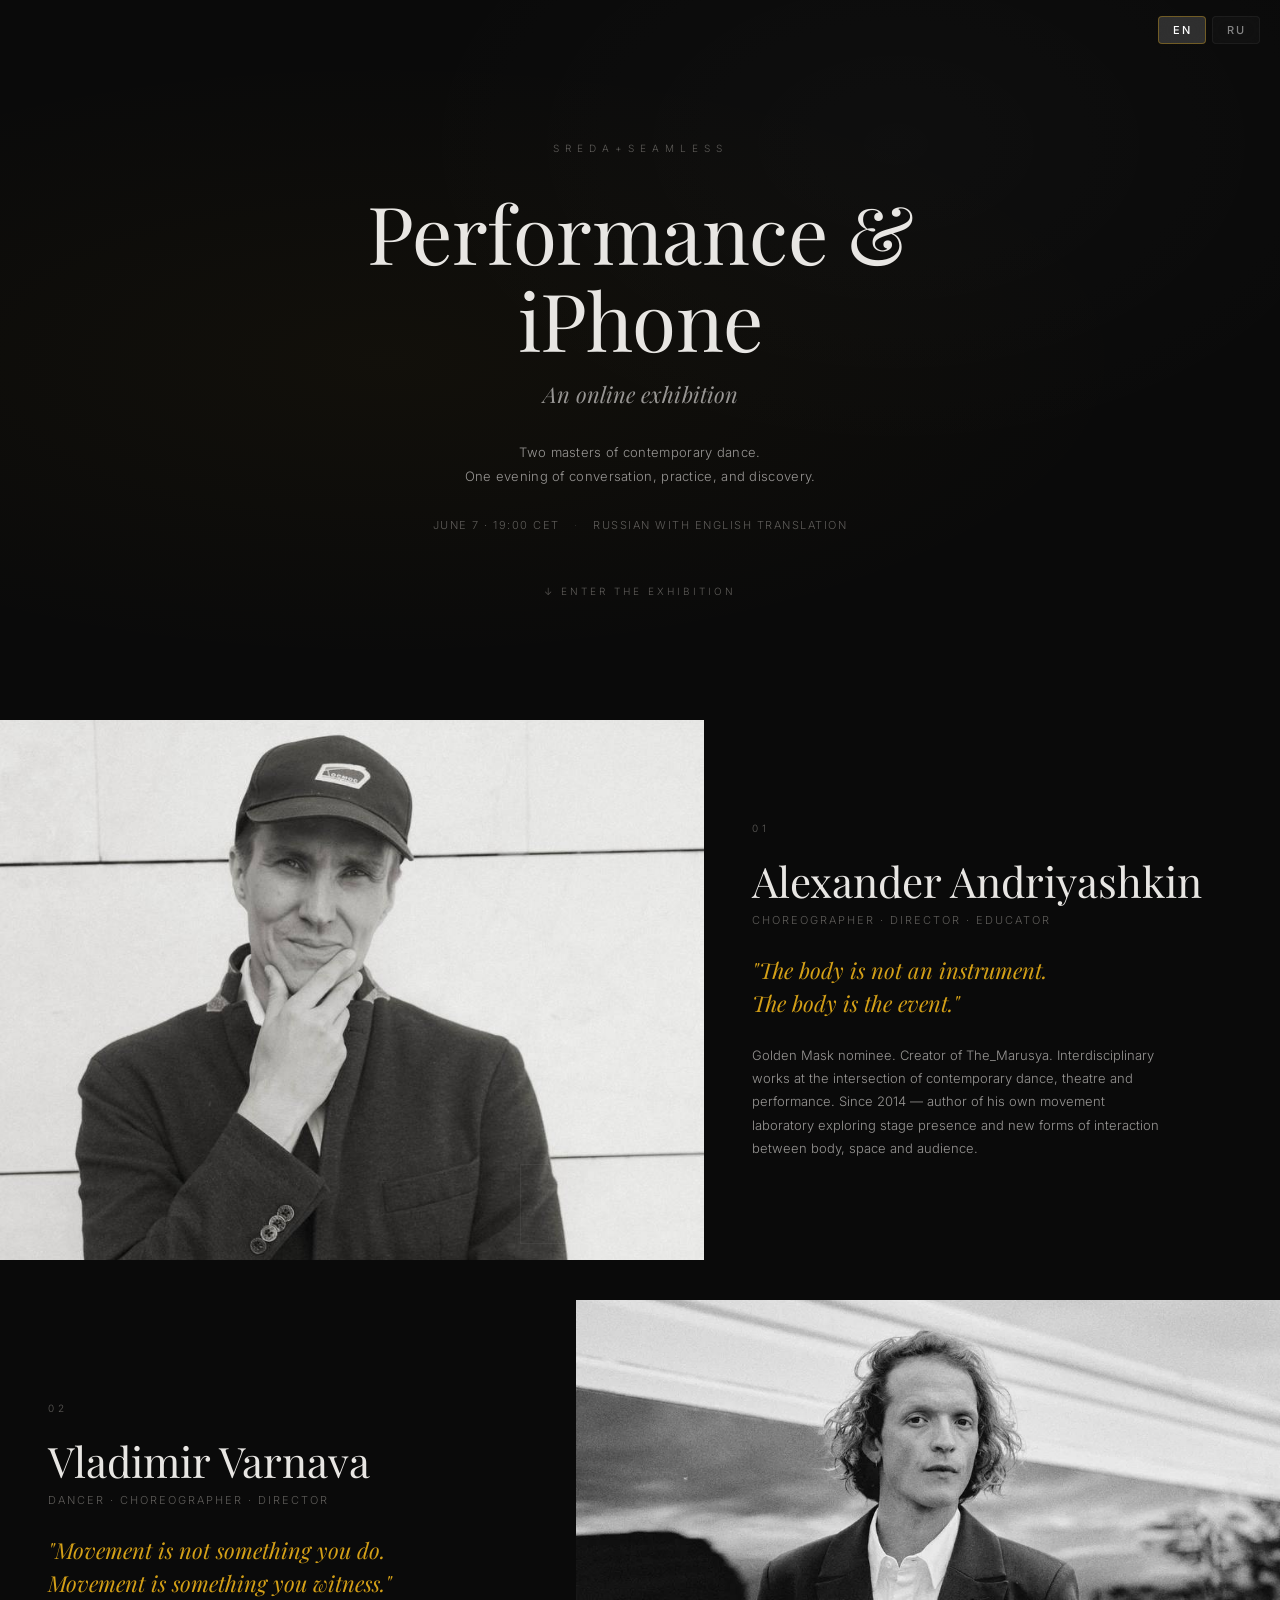
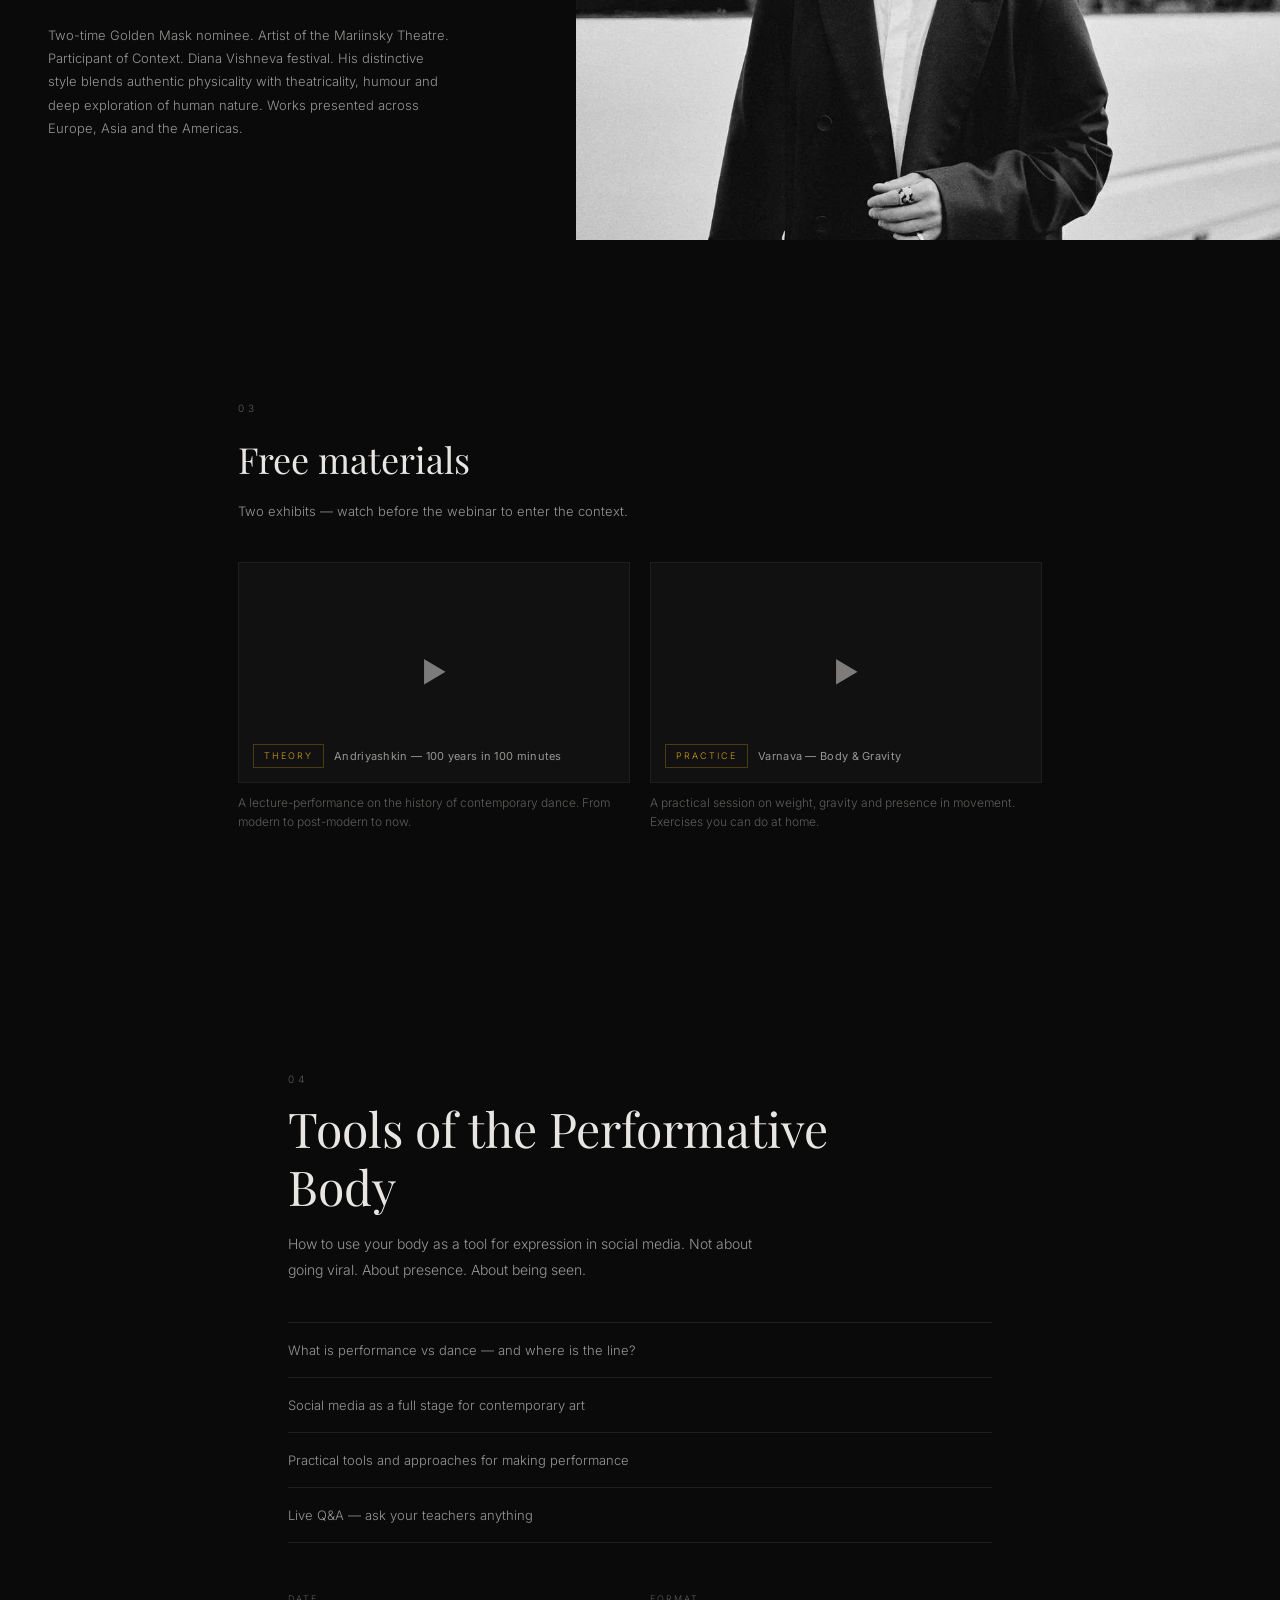
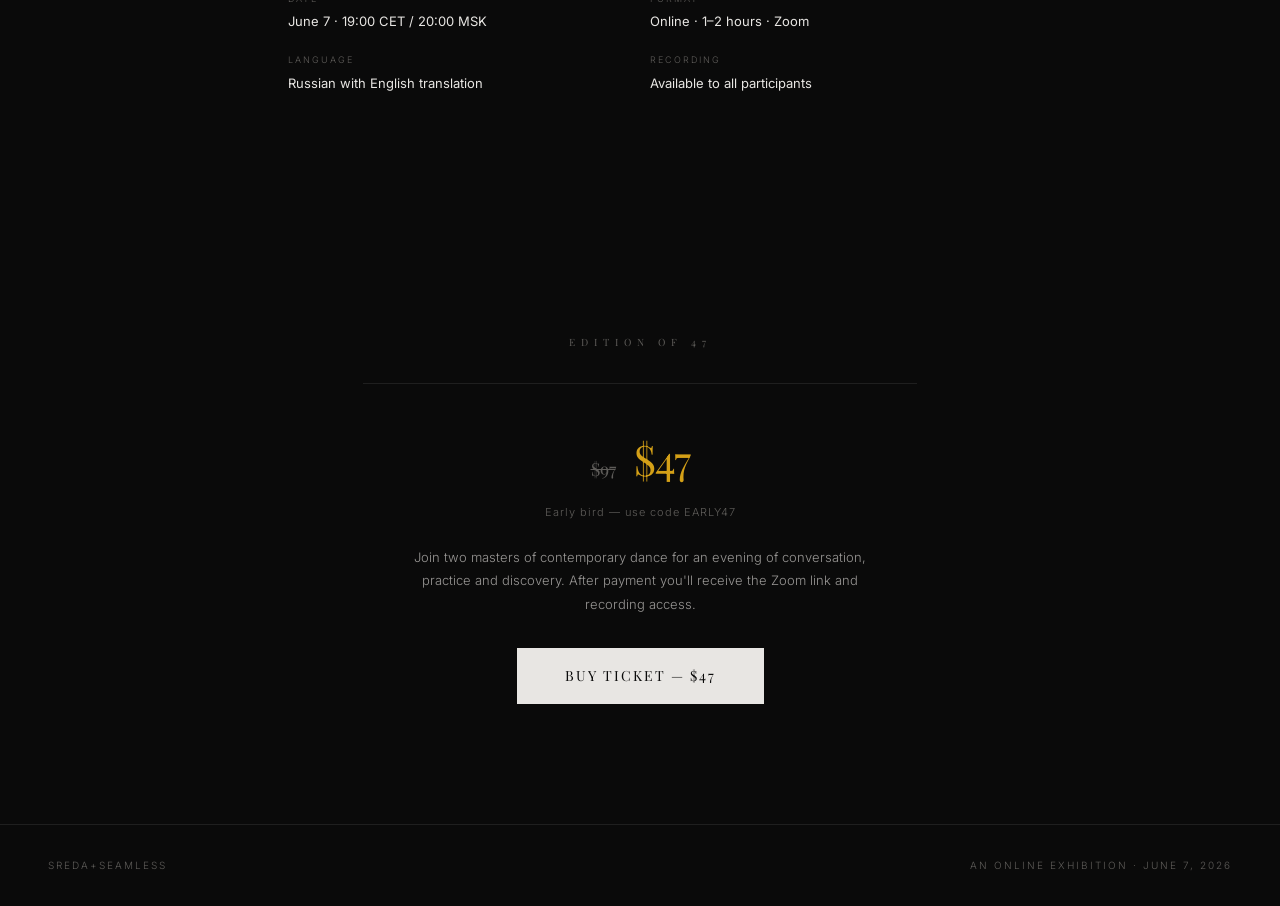
==== versions/v2-onepage/index.html @ 6ea0ea7a "initial: SEAMLESS Среда — все 4 версии + бэкенд + nginx" ====
<!DOCTYPE html>
<html lang="en">
<head>
<meta charset="UTF-8">
<meta name="viewport" content="width=device-width, initial-scale=1.0">
<title>Performance &amp; iPhone — sreda+seamless</title>
<link rel="preconnect" href="https://fonts.googleapis.com">
<link rel="preconnect" href="https://fonts.gstatic.com" crossorigin>
<link href="https://fonts.googleapis.com/css2?family=Playfair+Display:ital,wght@0,400;0,700;1,400&family=Inter:wght@300;400;500&display=swap" rel="stylesheet">
<link rel="stylesheet" href="assets/css/style.css?v=3">
</head>
<body>

<!-- ═══════ LANG TOGGLE ═══════ -->
<nav class="lang-nav">
  <button class="ln ln-active" data-lang="en" onclick="setLang('en')">EN</button>
  <span class="ln-sep">/</span>
  <button class="ln" data-lang="ru" onclick="setLang('ru')">RU</button>
</nav>

<!-- ═══════ COVER SPREAD ═══════ -->
<section class="cover">
  <div class="cover-bg"></div>
  <div class="cover-content">
    <p class="cover-label" id="lbl-edition">sreda+seamless</p>
    <h1 class="cover-title" id="t-main">Performance &amp; iPhone</h1>
    <p class="cover-sub" id="t-sub">An online exhibition</p>
    <p class="cover-line" id="t-line">Two masters of contemporary dance.<br>One evening of conversation, practice, and discovery.</p>
    <div class="cover-info">
      <span id="t-date">June 7 · 19:00 CET</span>
      <span class="cover-dot">·</span>
      <span id="t-lang">Russian with English translation</span>
    </div>
    <p class="cover-scroll" id="t-scroll">↓ Enter the exhibition</p>
  </div>
</section>

<!-- ═══════ ANDRIYASHKIN SPREAD ═══════ -->
<section class="spread spread-a">
  <div class="spread-img">
    <img src="assets/images/andriyashkin_photo_01.jpg" alt="Alexander Andriyashkin">
    <div class="spread-vids">
      <video src="assets/images/andriyashkin_01.mp4" muted loop playsinline preload="metadata"></video>
      <video src="assets/images/andriyashkin_02.mp4" muted loop playsinline preload="metadata"></video>
    </div>
  </div>
  <div class="spread-text">
    <p class="spread-num">01</p>
    <h2 class="spread-name" id="a-name">Alexander Andriyashkin</h2>
    <p class="spread-role" id="a-role">Choreographer · Director · Educator</p>
    <blockquote class="spread-quote" id="a-quote">"The body is not an instrument.<br>The body is the event."</blockquote>
    <p class="spread-bio" id="a-bio">Golden Mask nominee. Creator of The_Marusya. Interdisciplinary works at the intersection of contemporary dance, theatre and performance. Since 2014 — author of his own movement laboratory exploring stage presence and new forms of interaction between body, space and audience.</p>
  </div>
</section>

<!-- ═══════ VARNAVA SPREAD ═══════ -->
<section class="spread spread-b">
  <div class="spread-text">
    <p class="spread-num">02</p>
    <h2 class="spread-name" id="v-name">Vladimir Varnava</h2>
    <p class="spread-role" id="v-role">Dancer · Choreographer · Director</p>
    <blockquote class="spread-quote" id="v-quote">"Movement is not something you do.<br>Movement is something you witness."</blockquote>
    <p class="spread-bio" id="v-bio">Two-time Golden Mask nominee. Artist of the Mariinsky Theatre. Participant of Context. Diana Vishneva festival. His distinctive style blends authentic physicality with theatricality, humour and deep exploration of human nature. Works presented across Europe, Asia and the Americas.</p>
  </div>
  <div class="spread-img">
    <img src="assets/images/varnava_photo_01.jpg" alt="Vladimir Varnava">
    <div class="spread-vids">
      <video src="assets/images/varnava_01.mp4" muted loop playsinline preload="metadata"></video>
      <video src="assets/images/varnava_02.mp4" muted loop playsinline preload="metadata"></video>
    </div>
  </div>
</section>

<!-- ═══════ EXHIBITS SPREAD ═══════ -->
<section class="exhibits">
  <p class="exhibits-num">03</p>
  <h2 class="sec-title" id="e-title">Free materials</h2>
  <p class="sec-sub" id="e-sub">Two exhibits — watch before the webinar to enter the context.</p>
  <div class="exhibits-grid">
    <div class="exhibit">
      <div class="exhibit-frame" onclick="playVid(1)">
        <div class="exhibit-play">▶</div>
        <div class="exhibit-caption">
          <span class="exhibit-tag" id="e1-tag">Theory</span>
          <span class="exhibit-name" id="e1-name">Andriyashkin — 100 years in 100 minutes</span>
        </div>
      </div>
      <div class="exhibit-embed hidden" id="e1-embed"></div>
      <p class="exhibit-desc" id="e1-desc">A lecture-performance on the history of contemporary dance. From modern to post-modern to now.</p>
    </div>
    <div class="exhibit">
      <div class="exhibit-frame" onclick="playVid(2)">
        <div class="exhibit-play">▶</div>
        <div class="exhibit-caption">
          <span class="exhibit-tag" id="e2-tag">Practice</span>
          <span class="exhibit-name" id="e2-name">Varnava — Body &amp; Gravity</span>
        </div>
      </div>
      <div class="exhibit-embed hidden" id="e2-embed"></div>
      <p class="exhibit-desc" id="e2-desc">A practical session on weight, gravity and presence in movement. Exercises you can do at home.</p>
    </div>
  </div>
</section>

<!-- ═══════ WEBINAR CHAPTER ═══════ -->
<section class="chapter">
  <p class="chapter-num">04</p>
  <h2 class="chapter-title" id="c-title">Tools of the Performative Body</h2>
  <p class="chapter-desc" id="c-desc">How to use your body as a tool for expression in social media. Not about going viral. About presence. About being seen.</p>
  
  <div class="chapter-topics" id="c-topics">
    <div class="topic" id="top-1">What is performance vs dance — and where is the line?</div>
    <div class="topic" id="top-2">Social media as a full stage for contemporary art</div>
    <div class="topic" id="top-3">Practical tools and approaches for making performance</div>
    <div class="topic" id="top-4">Live Q&A — ask your teachers anything</div>
  </div>

  <div class="chapter-meta">
    <div class="cm-item">
      <span class="cm-label" id="cm-date">Date</span>
      <span class="cm-val" id="cv-date">June 7 · 19:00 CET / 20:00 MSK</span>
    </div>
    <div class="cm-item">
      <span class="cm-label" id="cm-format">Format</span>
      <span class="cm-val" id="cv-format">Online · 1–2 hours · Zoom</span>
    </div>
    <div class="cm-item">
      <span class="cm-label" id="cm-lang">Language</span>
      <span class="cm-val" id="cv-lang">Russian with English translation</span>
    </div>
    <div class="cm-item">
      <span class="cm-label" id="cm-rec">Recording</span>
      <span class="cm-val" id="cv-rec">Available to all participants</span>
    </div>
  </div>
</section>

<!-- ═══════ COLOPHON (PRICING) ═══════ -->
<section class="colophon">
  <p class="colophon-num">Edition of 47</p>
  <div class="colophon-inner">
    <div class="colophon-price">
      <span class="cp-old">$97</span>
      <span class="cp-cur" id="cp-cur">$47</span>
      <span class="cp-info" id="cp-info">Early bird — use code EARLY47</span>
    </div>
    <p class="colophon-text" id="col-text">Join two masters of contemporary dance for an evening of conversation, practice and discovery. After payment you'll receive the Zoom link and recording access.</p>
    <div class="colophon-btns">
      <a href="https://web.tribute.tg/s/X02" class="colophon-btn" id="btn-en" target="_blank">Buy ticket — $47</a>
      <a href="https://web.tribute.tg/s/X01" class="colophon-btn" id="btn-ru" target="_blank">Купить билет — $47</a>
    </div>
  </div>
</section>

<!-- ═══════ FOOTER ═══════ -->
<footer class="footer">
  <span>sreda+seamless</span>
  <span class="footer-lang" id="f-line">An online exhibition · June 7, 2026</span>
</footer>

<script src="assets/js/main.js?v=3"></script>
</body>
</html>
---- versions/v2-onepage/assets/css/style.css ----
/* ═══════════════════════════════════════
   VERSION 3 — Editorial / Contemporary Art
   ═══════════════════════════════════════ */

:root {
  --bg: #0a0a0a;
  --bg2: #111111;
  --text: #e8e6e3;
  --text2: #989694;
  --text3: #5e5c59;
  --accent: #d4a017;
  --border: #1f1f1f;
  --font-serif: 'Playfair Display', 'Times New Roman', serif;
  --font-sans: 'Inter', -apple-system, sans-serif;
  --space-lg: 120px;
  --space-md: 80px;
  --space-sm: 40px;
}

* { margin: 0; padding: 0; box-sizing: border-box; }

html { scroll-behavior: smooth; }

body {
  font-family: var(--font-sans);
  background: var(--bg);
  color: var(--text);
  font-weight: 300;
  font-size: 14px;
  line-height: 1.7;
  -webkit-font-smoothing: antialiased;
  overflow-x: hidden;
}

img, video { max-width: 100%; display: block; }
a { color: inherit; text-decoration: none; }

/* ═══ LANG NAV ═══ */
.lang-nav {
  position: fixed;
  top: 16px;
  right: 20px;
  z-index: 100;
  display: flex;
  align-items: center;
  gap: 6px;
}

.ln {
  background: rgba(255,255,255,0.06);
  border: 1px solid rgba(255,255,255,0.1);
  color: #fff;
  font-family: var(--font-sans);
  font-size: 11px;
  font-weight: 500;
  letter-spacing: 1.5px;
  text-transform: uppercase;
  cursor: pointer;
  opacity: 0.5;
  transition: all 0.3s;
  padding: 6px 14px;
  border-radius: 4px;
  backdrop-filter: blur(8px);
}

.ln:hover { opacity: 0.8; background: rgba(255,255,255,0.12); }
.ln-active { opacity: 1 !important; background: rgba(255,255,255,0.15) !important; border-color: rgba(212, 160, 23, 0.4) !important; }
.ln-sep { display: none; }

/* ═══ COVER ═══ */
.cover {
  min-height: 80dvh;
  display: flex;
  align-items: center;
  justify-content: center;
  position: relative;
  padding: 80px 24px 60px;
}

.cover-bg {
  position: absolute;
  inset: 0;
  background:
    radial-gradient(ellipse at 30% 50%, rgba(212, 160, 23, 0.04) 0%, transparent 60%),
    radial-gradient(ellipse at 70% 20%, rgba(255, 255, 255, 0.02) 0%, transparent 40%),
    var(--bg);
}

.cover-content {
  position: relative;
  text-align: center;
  max-width: 680px;
}

.cover-label {
  font-family: var(--font-sans);
  font-size: 10px;
  letter-spacing: 6px;
  text-transform: uppercase;
  color: var(--text3);
  margin-bottom: 32px;
}

.cover-title {
  font-family: var(--font-serif);
  font-size: clamp(32px, 8vw, 80px);
  font-weight: 400;
  line-height: 1.08;
  letter-spacing: -0.5px;
  margin-bottom: 14px;
  color: var(--text);
}

.cover-sub {
  font-family: var(--font-serif);
  font-style: italic;
  font-size: clamp(15px, 2.5vw, 22px);
  color: var(--text2);
  margin-bottom: 28px;
}

.cover-line {
  font-family: var(--font-sans);
  font-size: 13px;
  font-weight: 300;
  color: var(--text2);
  line-height: 1.8;
  margin-bottom: 28px;
  letter-spacing: 0.3px;
}

.cover-info {
  font-size: 11px;
  letter-spacing: 1.5px;
  text-transform: uppercase;
  color: var(--text3);
  margin-bottom: 48px;
}

.cover-dot { margin: 0 10px; opacity: 0.4; }

.cover-scroll {
  font-size: 10px;
  letter-spacing: 3px;
  text-transform: uppercase;
  color: var(--text3);
  animation: pulse 3s ease-in-out infinite;
  cursor: default;
}

@keyframes pulse {
  0%, 100% { opacity: 0.3; }
  50% { opacity: 0.7; }
}

/* ═══ SPREADS ═══ */
.spread {
  min-height: 60dvh;
  display: flex;
  align-items: stretch;
  position: relative;
  margin-bottom: 40px;
}

.spread-img {
  flex: 0 0 55%;
  position: relative;
  overflow: hidden;
  background: var(--bg2);
  min-height: 50vh;
}

.spread-img img {
  width: 100%;
  height: 100%;
  object-fit: cover;
  object-position: center 25%;
  position: absolute;
  inset: 0;
}

.spread-vids {
  position: absolute;
  bottom: 16px;
  right: 16px;
  display: flex;
  gap: 8px;
  z-index: 2;
}

.spread-vids video {
  width: 80px;
  height: 80px;
  object-fit: cover;
  cursor: pointer;
  opacity: 0.7;
  transition: opacity 0.3s;
  border: 1px solid rgba(255,255,255,0.08);
}

.spread-vids video:active { opacity: 1; }

.spread-text {
  flex: 0 0 45%;
  display: flex;
  flex-direction: column;
  justify-content: center;
  padding: 40px 48px;
}

.spread-num {
  font-family: var(--font-sans);
  font-size: 10px;
  letter-spacing: 4px;
  text-transform: uppercase;
  color: var(--text3);
  margin-bottom: 20px;
}

.spread-name {
  font-family: var(--font-serif);
  font-size: clamp(22px, 3.5vw, 42px);
  font-weight: 400;
  line-height: 1.15;
  color: var(--text);
  margin-bottom: 6px;
}

.spread-role {
  font-size: 11px;
  letter-spacing: 2px;
  text-transform: uppercase;
  color: var(--text3);
  margin-bottom: 24px;
}

.spread-quote {
  font-family: var(--font-serif);
  font-style: italic;
  font-size: clamp(15px, 2vw, 22px);
  line-height: 1.5;
  color: var(--accent);
  margin: 0 0 24px;
  padding: 0;
  border: none;
  max-width: 80%;
}

.spread-bio {
  font-size: 13px;
  font-weight: 300;
  color: var(--text2);
  line-height: 1.8;
  max-width: 85%;
}

/* Varnava spread — image on the right */
.spread-b .spread-img { order: 2; }
.spread-b .spread-text { order: 1; }

/* ═══ EXHIBITS ═══ */
.exhibits {
  padding: var(--space-lg) 48px;
  max-width: 900px;
  margin: 0 auto;
}

.exhibits-num {
  font-family: var(--font-sans);
  font-size: 10px;
  letter-spacing: 4px;
  text-transform: uppercase;
  color: var(--text3);
  margin-bottom: 12px;
}

.sec-title {
  font-family: var(--font-serif);
  font-size: clamp(22px, 3vw, 36px);
  font-weight: 400;
  margin-bottom: 10px;
}

.sec-sub {
  font-size: 13px;
  color: var(--text2);
  margin-bottom: 40px;
}

.exhibits-grid {
  display: grid;
  grid-template-columns: 1fr 1fr;
  gap: 20px;
}

.exhibit { position: relative; }

.exhibit-frame {
  aspect-ratio: 16 / 9;
  background: var(--bg2);
  display: flex;
  align-items: center;
  justify-content: center;
  cursor: pointer;
  position: relative;
  overflow: hidden;
  border: 1px solid var(--border);
  transition: border-color 0.3s;
}

.exhibit-frame:active {
  border-color: rgba(212, 160, 23, 0.4);
}

.exhibit-play {
  font-size: 28px;
  color: var(--text);
  opacity: 0.5;
  transition: opacity 0.3s, transform 0.3s;
  z-index: 2;
  pointer-events: none;
}

.exhibit-frame:active .exhibit-play {
  opacity: 1;
  transform: scale(1.15);
}

.exhibit-caption {
  position: absolute;
  bottom: 14px;
  left: 14px;
  right: 14px;
  display: flex;
  align-items: center;
  gap: 10px;
  pointer-events: none;
}

.exhibit-tag {
  font-size: 9px;
  letter-spacing: 2px;
  text-transform: uppercase;
  color: var(--accent);
  border: 1px solid rgba(212, 160, 23, 0.3);
  padding: 3px 10px;
  white-space: nowrap;
}

.exhibit-name {
  font-size: 11px;
  color: var(--text2);
  font-weight: 400;
  letter-spacing: 0.3px;
}

.exhibit-embed {
  position: absolute;
  inset: 0;
  z-index: 5;
}

.exhibit-embed iframe {
  width: 100%;
  height: 100%;
  border: none;
}

.hidden { display: none; }

.exhibit-desc {
  font-size: 12px;
  color: var(--text3);
  margin-top: 10px;
  line-height: 1.6;
}

/* ═══ CHAPTER ═══ */
.chapter {
  padding: var(--space-lg) 48px;
  max-width: 800px;
  margin: 0 auto;
}

.chapter-num {
  font-family: var(--font-sans);
  font-size: 10px;
  letter-spacing: 4px;
  text-transform: uppercase;
  color: var(--text3);
  margin-bottom: 12px;
}

.chapter-title {
  font-family: var(--font-serif);
  font-size: clamp(22px, 4vw, 48px);
  font-weight: 400;
  line-height: 1.2;
  margin-bottom: 16px;
  max-width: 80%;
}

.chapter-desc {
  font-size: 14px;
  color: var(--text2);
  line-height: 1.8;
  margin-bottom: 40px;
  max-width: 70%;
}

.chapter-topics {
  display: flex;
  flex-direction: column;
  gap: 0;
  margin-bottom: 48px;
  border-top: 1px solid var(--border);
}

.topic {
  padding: 16px 0;
  font-size: 13px;
  color: var(--text2);
  border-bottom: 1px solid var(--border);
  transition: color 0.3s;
  cursor: default;
}

.topic:active { color: var(--text); }

.chapter-meta {
  display: grid;
  grid-template-columns: 1fr 1fr;
  gap: 20px;
}

.cm-label {
  display: block;
  font-size: 9px;
  letter-spacing: 2px;
  text-transform: uppercase;
  color: var(--text3);
  margin-bottom: 4px;
}

.cm-val {
  display: block;
  font-size: 13px;
  color: var(--text);
  font-weight: 400;
}

/* ═══ COLOPHON ═══ */
.colophon {
  padding: var(--space-lg) 48px;
  max-width: 650px;
  margin: 0 auto;
  text-align: center;
}

.colophon-num {
  font-family: var(--font-serif);
  font-size: 10px;
  letter-spacing: 6px;
  text-transform: uppercase;
  color: var(--text3);
  margin-bottom: 32px;
}

.colophon-inner {
  border-top: 1px solid var(--border);
  padding-top: 40px;
}

.colophon-price { margin-bottom: 24px; }

.cp-old {
  font-family: var(--font-serif);
  font-size: 18px;
  color: var(--text3);
  text-decoration: line-through;
  margin-right: 14px;
}

.cp-cur {
  font-family: var(--font-serif);
  font-size: 42px;
  font-weight: 400;
  color: var(--accent);
  letter-spacing: -1px;
}

.cp-info {
  display: block;
  font-size: 11px;
  color: var(--text3);
  margin-top: 8px;
  letter-spacing: 1px;
}

.colophon-text {
  font-size: 13px;
  color: var(--text2);
  line-height: 1.8;
  max-width: 460px;
  margin: 0 auto 32px;
}

.colophon-btn {
  display: inline-block;
  font-family: var(--font-serif);
  font-size: 14px;
  letter-spacing: 2px;
  text-transform: uppercase;
  color: var(--bg);
  background: var(--text);
  padding: 16px 48px;
  transition: all 0.3s;
  border: none;
  cursor: pointer;
}

.colophon-btn:active {
  background: var(--accent);
}

/* Hide the other language button */
body.lang-en #btn-ru { display: none; }
body.lang-ru #btn-en { display: none; }

/* ═══ FOOTER ═══ */
.footer {
  padding: 32px 48px;
  display: flex;
  justify-content: space-between;
  align-items: center;
  border-top: 1px solid var(--border);
  font-size: 10px;
  letter-spacing: 2px;
  text-transform: uppercase;
  color: var(--text3);
}

/* ════════════════════════════════════════════
   RESPONSIVE — Tablet & Mobile
   ════════════════════════════════════════════ */

/* Tablet */
@media (max-width: 900px) {
  .spread-text { padding: 40px 32px; }
  .spread-quote, .spread-bio { max-width: 100%; }
  .chapter-title, .chapter-desc { max-width: 100%; }
}

/* Mobile */
@media (max-width: 768px) {
  .spread {
    flex-direction: column;
    min-height: auto;
  }
  .spread-img {
    flex: none;
    height: 50vh;
    min-height: 300px;
  }
  .spread-img img {
    position: relative;
    height: 50vh;
    min-height: 300px;
    object-fit: cover;
    object-position: center 25%;
  }
  .spread-text {
    flex: none;
    padding: 28px 24px;
  }
  .spread {
    margin-bottom: 24px;
  }
  .spread-b .spread-img { order: 1; }
  .spread-b .spread-text { order: 2; }
  .spread-vids video {
    width: 64px;
    height: 64px;
  }
  .spread-quote { max-width: 100%; }
  .spread-bio { max-width: 100%; }
  .exhibits-grid { grid-template-columns: 1fr; }
  .exhibits { padding: 60px 24px; }
  .chapter { padding: 60px 24px; }
  .colophon { padding: 60px 24px; }
  .chapter-title { max-width: 100%; }
  .chapter-desc { max-width: 100%; }
  .chapter-meta { grid-template-columns: 1fr; }
  .cover-title { font-size: clamp(28px, 10vw, 44px); }
  .cover { padding: 24px 20px; }
  .cover-info { margin-bottom: 36px; }
  .footer {
    flex-direction: column;
    gap: 6px;
    text-align: center;
    padding: 24px;
  }
}

/* Small phones */
@media (max-width: 480px) {
  :root {
    --space-lg: 48px;
    --space-md: 36px;
  }
  .spread-img {
    height: 40vh;
    min-height: 240px;
  }
  .spread-img img {
    height: 40vh;
    min-height: 240px;
    object-fit: cover;
    object-position: center 25%;
  }
  .spread-vids video {
    width: 48px;
    height: 48px;
  }
  .spread-text { padding: 24px 20px; }
  .spread-name { font-size: 22px; }
  .spread { margin-bottom: 16px; }
  .spread-quote { font-size: 15px; }
  .cover { padding: 20px 16px; }
  .cover-title { font-size: clamp(24px, 12vw, 36px); }
  .cp-cur { font-size: 36px; }
  .colophon-btn { width: 100%; text-align: center; padding: 14px 24px; }
  .exhibits { padding: 40px 20px; }
  .chapter { padding: 40px 20px; }
  .colophon { padding: 40px 20px; }
  .exhibit-caption { flex-wrap: wrap; gap: 6px; }
  .exhibit-name { font-size: 10px; }
  .chapter-meta { gap: 16px; }
}
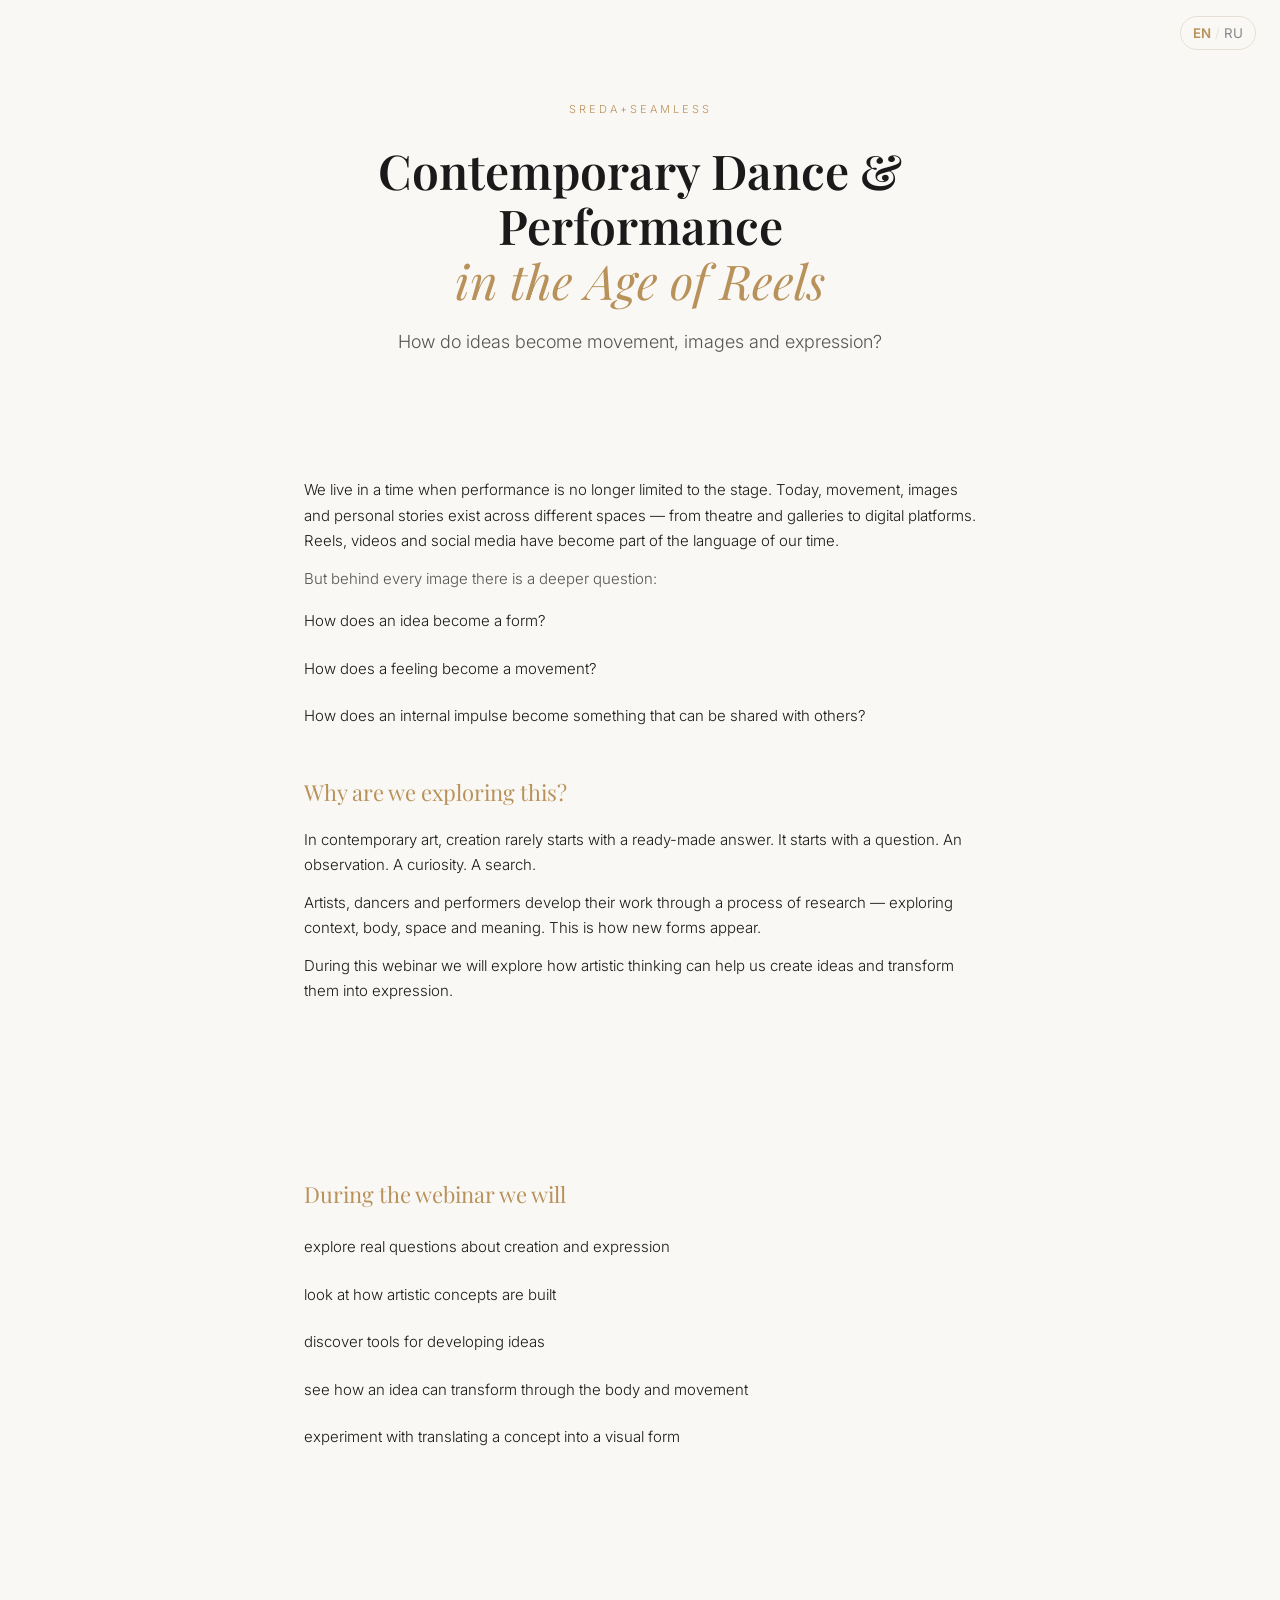
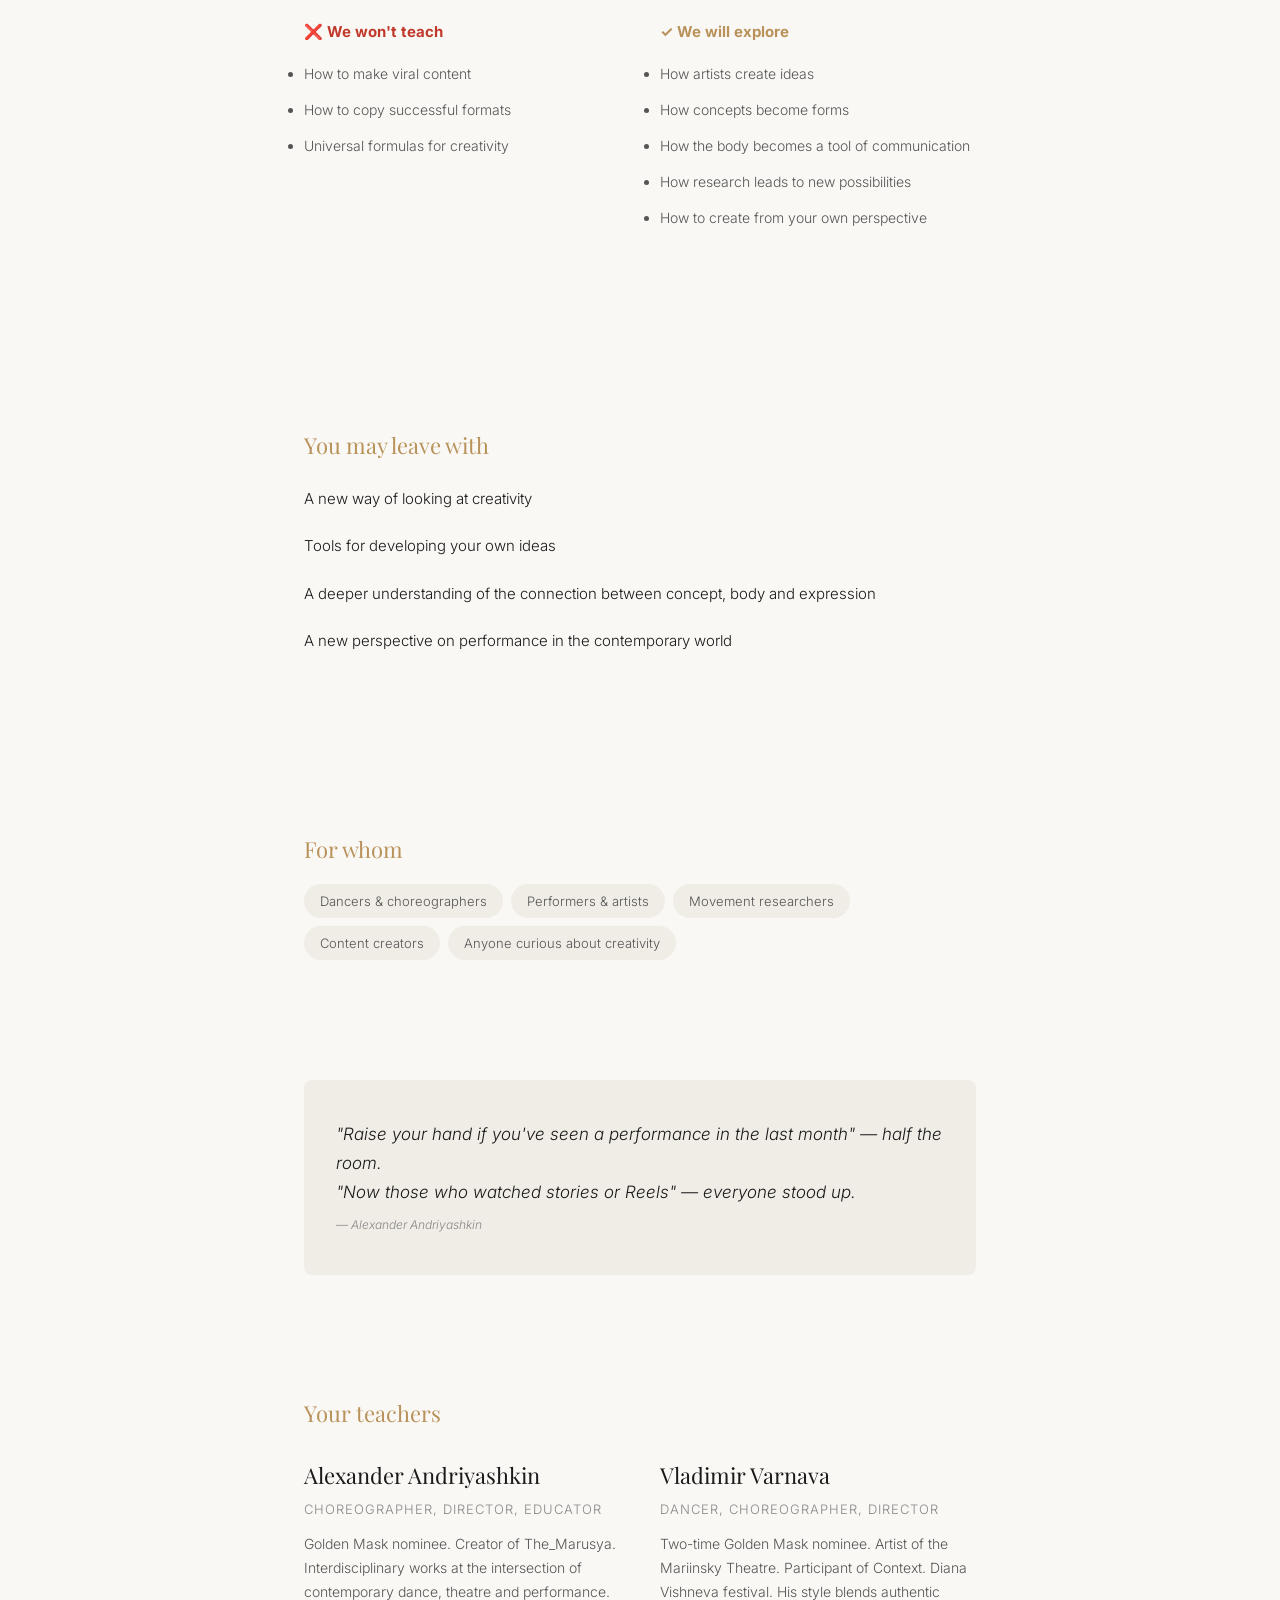
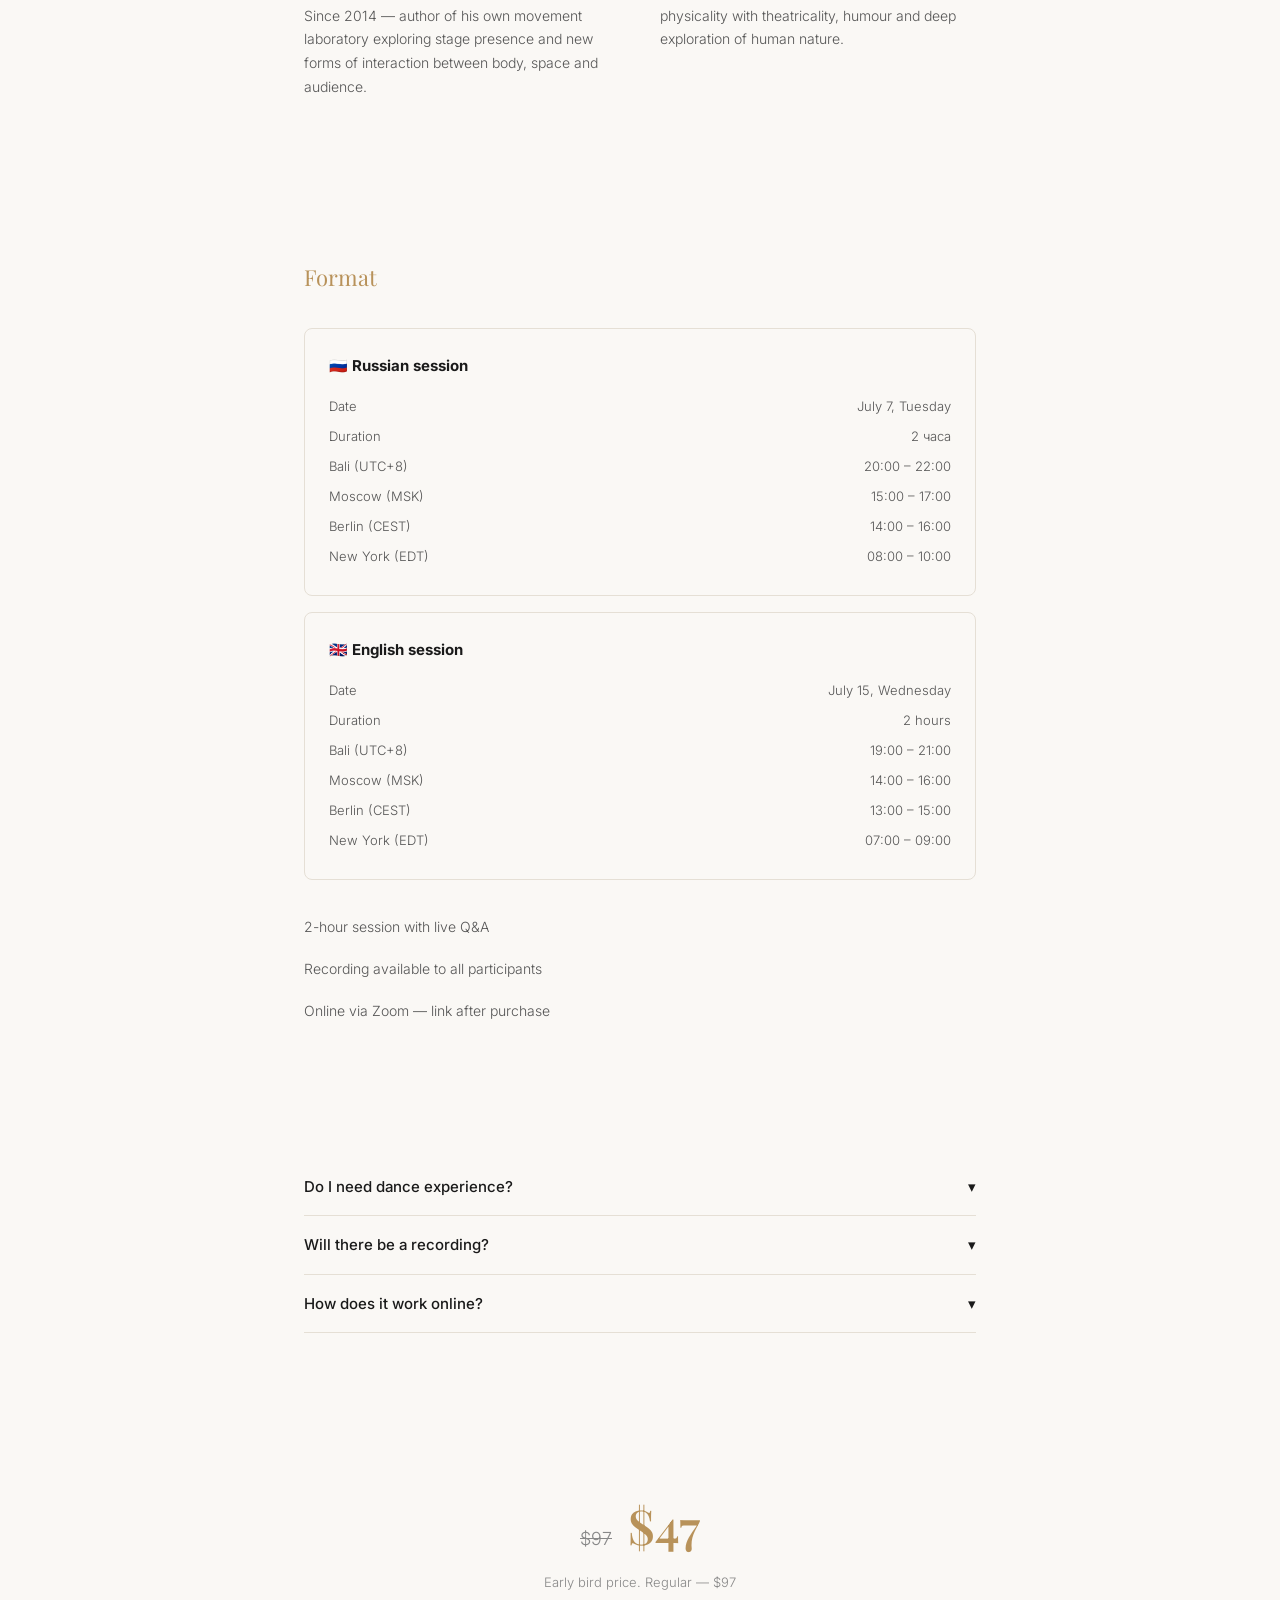
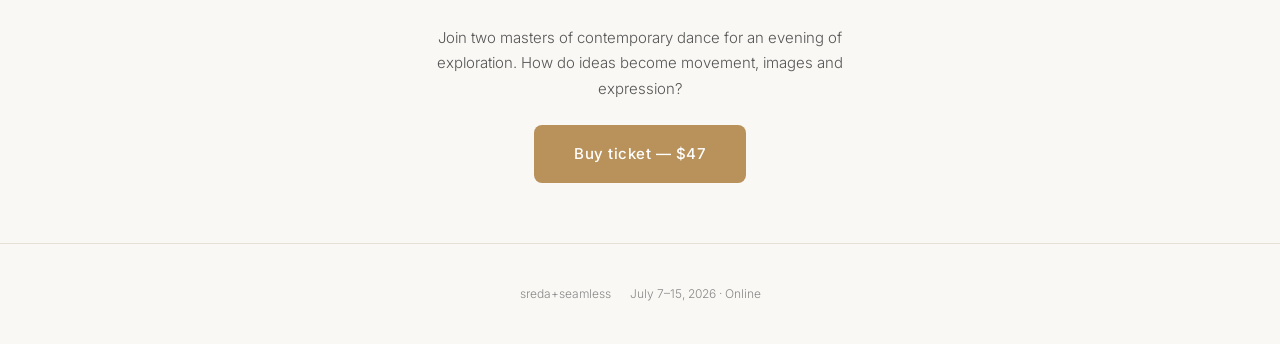
==== commit 71494568: "full rewrite: v2 landing + v1 step7 — Contemporary Dance & Performance in the Age of Reels (bilingua" ====
--- a/versions/v2-onepage/index.html
+++ b/versions/v2-onepage/index.html
@@ -3,161 +3,356 @@
 <head>
 <meta charset="UTF-8">
 <meta name="viewport" content="width=device-width, initial-scale=1.0">
-<title>Performance &amp; iPhone — sreda+seamless</title>
+<title>Contemporary Dance & Performance in the Age of Reels — sreda+seamless</title>
+<meta name="description" content="How do ideas become movement, images and expression? A webinar on contemporary dance, artistic research and performance in the digital age. With Alexander Andriyashkin and Vladimir Varnava.">
+<meta property="og:title" content="Contemporary Dance & Performance in the Age of Reels">
+<meta property="og:description" content="How do ideas become movement, images and expression? A webinar with Andriyashkin and Varnava.">
+<meta property="og:type" content="website">
 <link rel="preconnect" href="https://fonts.googleapis.com">
 <link rel="preconnect" href="https://fonts.gstatic.com" crossorigin>
-<link href="https://fonts.googleapis.com/css2?family=Playfair+Display:ital,wght@0,400;0,700;1,400&family=Inter:wght@300;400;500&display=swap" rel="stylesheet">
-<link rel="stylesheet" href="assets/css/style.css?v=3">
+<link href="https://fonts.googleapis.com/css2?family=Playfair+Display:ital,wght@0,400;0,600;0,700;1,400;1,600&family=Inter:wght@300;400;500;600&display=swap" rel="stylesheet">
+<link rel="stylesheet" href="assets/css/style.css?v=4">
+<style>
+  :root{--accent:#b8925a;--text:#1a1a1a;--text2:#555;--text3:#888;--bg:#faf8f5;--bg2:#f0ece6;--bg3:#e5dfd5;--danger:#c0392b;--radius:8px}
+  *{margin:0;padding:0;box-sizing:border-box}
+  body{font-family:'Inter',sans-serif;background:var(--bg);color:var(--text);line-height:1.7;-webkit-font-smoothing:antialiased}
+  h1,h2,h3{font-family:'Playfair Display',serif;font-weight:400}
+  section{padding:60px 24px;max-width:720px;margin:0 auto}
+  .hero{padding:100px 24px 60px;text-align:center}
+  .hero-label{font-size:11px;letter-spacing:3px;text-transform:uppercase;color:var(--accent);margin-bottom:24px}
+  .hero h1{font-size:clamp(28px,5vw,48px);line-height:1.15;margin-bottom:20px;font-weight:600}
+  .hero h1 i{font-weight:400;color:var(--accent)}
+  .hero-sub{font-size:18px;color:var(--text2);line-height:1.6;max-width:500px;margin:0 auto}
+  .quote{background:var(--bg2);padding:40px 32px;border-radius:var(--radius)}
+  .quote p{font-size:17px;font-style:italic;line-height:1.7;color:var(--text)}
+  .manifesto p,.manifesto li{font-size:15px;margin-bottom:12px}
+  .manifesto h3{font-size:22px;margin:40px 0 16px;color:var(--accent)}
+  .manifesto ul{list-style:none;padding:0}
+  .manifesto ul li{padding:5px 0}
+  .vs{display:flex;gap:40px;flex-wrap:wrap;margin:32px 0}
+  .vs-col{flex:1;min-width:250px}
+  .vs-col h4{font-size:15px;margin-bottom:12px}
+  .vs-col.good h4{color:var(--accent)}
+  .vs-col.bad h4{color:var(--danger)}
+  .vs-col li{font-size:14px;padding:6px 0;color:var(--text2)}
+  .teachers{display:flex;gap:40px;flex-wrap:wrap}
+  .teacher{flex:1;min-width:280px}
+  .teacher-name{font-family:'Playfair Display',serif;font-size:22px;margin-bottom:4px}
+  .teacher-role{font-size:13px;color:var(--text3);margin-bottom:12px;text-transform:uppercase;letter-spacing:1px}
+  .teacher-bio{font-size:14px;color:var(--text2);line-height:1.7}
+  .sessions{margin:32px 0}
+  .session{border:1px solid var(--bg3);border-radius:var(--radius);padding:24px;margin-bottom:16px}
+  .session h4{font-size:15px;margin-bottom:12px}
+  .session-row{display:flex;justify-content:space-between;padding:4px 0;font-size:13px;color:var(--text2)}
+  .price-block{text-align:center;margin:32px 0}
+  .price-old{text-decoration:line-through;color:var(--text3);font-size:18px;margin-right:12px}
+  .price-cur{font-family:'Playfair Display',serif;font-size:48px;color:var(--accent);font-weight:600}
+  .price-info{display:block;font-size:13px;color:var(--text3);margin-top:4px}
+  .btn{display:inline-block;padding:16px 40px;background:var(--accent);color:#fff;font-size:15px;font-weight:500;letter-spacing:.5px;text-decoration:none;border-radius:var(--radius);transition:.2s}
+  .btn:hover{opacity:.9}
+  .btn-row{display:flex;gap:12px;justify-content:center;flex-wrap:wrap;margin-top:20px}
+  .for-grid{display:flex;flex-wrap:wrap;gap:8px;margin-top:12px}
+  .for-tag{background:var(--bg2);padding:6px 16px;border-radius:20px;font-size:13px;color:var(--text2)}
+  .faq-item{border-bottom:1px solid var(--bg3);padding:16px 0;cursor:pointer}
+  .faq-q{font-size:15px;font-weight:500;display:flex;justify-content:space-between;align-items:center;background:none;border:none;width:100%;text-align:left;color:var(--text);cursor:pointer;padding:0}
+  .faq-a{font-size:14px;color:var(--text2);padding-top:8px;display:none}
+  .faq-a.open{display:block}
+  .lang-nav{position:fixed;top:16px;right:24px;z-index:100;display:flex;gap:4px;font-size:13px;background:rgba(250,248,245,.9);backdrop-filter:blur(4px);padding:5px 12px;border-radius:20px;border:1px solid var(--bg3)}
+  .lang-nav button{background:none;border:none;color:var(--text3);cursor:pointer;font-family:inherit}
+  .lang-nav button.active{color:var(--accent);font-weight:600}
+  .lang-nav .sep{color:var(--bg3)}
+  footer{padding:40px 24px;text-align:center;font-size:12px;color:var(--text3);border-top:1px solid var(--bg3)}
+  [data-ru]{display:none}
+  html[lang="ru"] [data-ru]{display:block}
+  html[lang="ru"] [data-en]{display:none}
+  html[lang="ru"] [data-ru-inline]{display:inline}
+  html[lang="en"] [data-ru-inline]{display:none}
+  [data-ru-inline]{display:none}
+</style>
 </head>
 <body>
 
-<!-- ═══════ LANG TOGGLE ═══════ -->
 <nav class="lang-nav">
-  <button class="ln ln-active" data-lang="en" onclick="setLang('en')">EN</button>
-  <span class="ln-sep">/</span>
-  <button class="ln" data-lang="ru" onclick="setLang('ru')">RU</button>
+  <button id="btn-en" class="active" onclick="setLang('en')">EN</button>
+  <span class="sep">/</span>
+  <button id="btn-ru" onclick="setLang('ru')">RU</button>
 </nav>
 
-<!-- ═══════ COVER SPREAD ═══════ -->
-<section class="cover">
-  <div class="cover-bg"></div>
-  <div class="cover-content">
-    <p class="cover-label" id="lbl-edition">sreda+seamless</p>
-    <h1 class="cover-title" id="t-main">Performance &amp; iPhone</h1>
-    <p class="cover-sub" id="t-sub">An online exhibition</p>
-    <p class="cover-line" id="t-line">Two masters of contemporary dance.<br>One evening of conversation, practice, and discovery.</p>
-    <div class="cover-info">
-      <span id="t-date">June 7 · 19:00 CET</span>
-      <span class="cover-dot">·</span>
-      <span id="t-lang">Russian with English translation</span>
-    </div>
-    <p class="cover-scroll" id="t-scroll">↓ Enter the exhibition</p>
-  </div>
-</section>
-
-<!-- ═══════ ANDRIYASHKIN SPREAD ═══════ -->
-<section class="spread spread-a">
-  <div class="spread-img">
-    <img src="assets/images/andriyashkin_photo_01.jpg" alt="Alexander Andriyashkin">
-    <div class="spread-vids">
-      <video src="assets/images/andriyashkin_01.mp4" muted loop playsinline preload="metadata"></video>
-      <video src="assets/images/andriyashkin_02.mp4" muted loop playsinline preload="metadata"></video>
-    </div>
-  </div>
-  <div class="spread-text">
-    <p class="spread-num">01</p>
-    <h2 class="spread-name" id="a-name">Alexander Andriyashkin</h2>
-    <p class="spread-role" id="a-role">Choreographer · Director · Educator</p>
-    <blockquote class="spread-quote" id="a-quote">"The body is not an instrument.<br>The body is the event."</blockquote>
-    <p class="spread-bio" id="a-bio">Golden Mask nominee. Creator of The_Marusya. Interdisciplinary works at the intersection of contemporary dance, theatre and performance. Since 2014 — author of his own movement laboratory exploring stage presence and new forms of interaction between body, space and audience.</p>
-  </div>
-</section>
-
-<!-- ═══════ VARNAVA SPREAD ═══════ -->
-<section class="spread spread-b">
-  <div class="spread-text">
-    <p class="spread-num">02</p>
-    <h2 class="spread-name" id="v-name">Vladimir Varnava</h2>
-    <p class="spread-role" id="v-role">Dancer · Choreographer · Director</p>
-    <blockquote class="spread-quote" id="v-quote">"Movement is not something you do.<br>Movement is something you witness."</blockquote>
-    <p class="spread-bio" id="v-bio">Two-time Golden Mask nominee. Artist of the Mariinsky Theatre. Participant of Context. Diana Vishneva festival. His distinctive style blends authentic physicality with theatricality, humour and deep exploration of human nature. Works presented across Europe, Asia and the Americas.</p>
-  </div>
-  <div class="spread-img">
-    <img src="assets/images/varnava_photo_01.jpg" alt="Vladimir Varnava">
-    <div class="spread-vids">
-      <video src="assets/images/varnava_01.mp4" muted loop playsinline preload="metadata"></video>
-      <video src="assets/images/varnava_02.mp4" muted loop playsinline preload="metadata"></video>
-    </div>
-  </div>
-</section>
-
-<!-- ═══════ EXHIBITS SPREAD ═══════ -->
-<section class="exhibits">
-  <p class="exhibits-num">03</p>
-  <h2 class="sec-title" id="e-title">Free materials</h2>
-  <p class="sec-sub" id="e-sub">Two exhibits — watch before the webinar to enter the context.</p>
-  <div class="exhibits-grid">
-    <div class="exhibit">
-      <div class="exhibit-frame" onclick="playVid(1)">
-        <div class="exhibit-play">▶</div>
-        <div class="exhibit-caption">
-          <span class="exhibit-tag" id="e1-tag">Theory</span>
-          <span class="exhibit-name" id="e1-name">Andriyashkin — 100 years in 100 minutes</span>
-        </div>
+<!-- HERO -->
+<section class="hero">
+  <div class="hero-label">sreda+seamless</div>
+  <h1>
+    <span data-en>Contemporary Dance & Performance<br><i>in the Age of Reels</i></span>
+    <span data-ru>Contemporary Dance & Performance<br><i>в эпоху Reels</i></span>
+  </h1>
+  <p class="hero-sub">
+    <span data-en>How do ideas become movement, images and expression?</span>
+    <span data-ru>Как идеи становятся движением, образами и выражением?</span>
+  </p>
+</section>
+
+<!-- OPENING -->
+<section>
+  <div class="manifesto">
+    <p data-en>We live in a time when performance is no longer limited to the stage. Today, movement, images and personal stories exist across different spaces — from theatre and galleries to digital platforms. Reels, videos and social media have become part of the language of our time.</p>
+    <p data-ru>Мы живём во время, когда перформанс больше не ограничен сценой. Сегодня движение, образы и личные истории существуют в разных пространствах — от театра и галерей до цифровых платформ. Reels, видео и социальные сети стали частью языка нашего времени.</p>
+    
+    <p data-en style="margin-top:8px;color:var(--text2)">But behind every image there is a deeper question:</p>
+    <p data-ru style="margin-top:8px;color:var(--text2)">Но за каждым образом стоит более глубокий вопрос:</p>
+    <ul>
+      <li data-en>How does an idea become a form?</li>
+      <li data-ru>Как идея становится формой?</li>
+      <li data-en>How does a feeling become a movement?</li>
+      <li data-ru>Как чувство становится движением?</li>
+      <li data-en>How does an internal impulse become something that can be shared with others?</li>
+      <li data-ru>Как внутренний импульс становится тем, чем можно поделиться с другими?</li>
+    </ul>
+    
+    <h3 data-en>Why are we exploring this?</h3>
+    <h3 data-ru>Почему мы это исследуем?</h3>
+    <p data-en>In contemporary art, creation rarely starts with a ready-made answer. It starts with a question. An observation. A curiosity. A search.</p>
+    <p data-ru>В современном искусстве создание редко начинается с готового ответа. Оно начинается с вопроса. Наблюдения. Любопытства. Поиска.</p>
+    <p data-en>Artists, dancers and performers develop their work through a process of research — exploring context, body, space and meaning. This is how new forms appear.</p>
+    <p data-ru>Художники, танцовщики и перформеры развивают свою работу через процесс исследования — изучая контекст, тело, пространство и смысл. Так появляются новые формы.</p>
+    <p data-en>During this webinar we will explore how artistic thinking can help us create ideas and transform them into expression.</p>
+    <p data-ru>На этом вебинаре мы исследуем, как художественное мышление помогает создавать идеи и превращать их в выражение.</p>
+  </div>
+</section>
+
+<!-- DURING THE WEBINAR -->
+<section>
+  <div class="manifesto">
+    <h3 data-en>During the webinar we will</h3>
+    <h3 data-ru>На вебинаре мы</h3>
+    <ul>
+      <li data-en>explore real questions about creation and expression</li>
+      <li data-ru>исследуем реальные вопросы о создании и выражении</li>
+      <li data-en>look at how artistic concepts are built</li>
+      <li data-ru>посмотрим, как строятся художественные концепции</li>
+      <li data-en>discover tools for developing ideas</li>
+      <li data-ru>откроем инструменты для развития идей</li>
+      <li data-en>see how an idea can transform through the body and movement</li>
+      <li data-ru>увидим, как идея трансформируется через тело и движение</li>
+      <li data-en>experiment with translating a concept into a visual form</li>
+      <li data-ru>поэкспериментируем с переводом концепта в визуальную форму</li>
+    </ul>
+  </div>
+</section>
+
+<!-- NOT vs YES -->
+<section>
+  <div class="vs">
+    <div class="vs-col bad">
+      <h4>❌ <span data-en>We won't teach</span><span data-ru>Мы не учим</span></h4>
+      <ul>
+        <li data-en>How to make viral content</li>
+        <li data-ru>Как делать виральный контент</li>
+        <li data-en>How to copy successful formats</li>
+        <li data-ru>Как копировать успешные форматы</li>
+        <li data-en>Universal formulas for creativity</li>
+        <li data-ru>Универсальные формулы креативности</li>
+      </ul>
+    </div>
+    <div class="vs-col good">
+      <h4>✓ <span data-en>We will explore</span><span data-ru>Мы исследуем</span></h4>
+      <ul>
+        <li data-en>How artists create ideas</li>
+        <li data-ru>Как художники создают идеи</li>
+        <li data-en>How concepts become forms</li>
+        <li data-ru>Как концепции становятся формами</li>
+        <li data-en>How the body becomes a tool of communication</li>
+        <li data-ru>Как тело становится инструментом коммуникации</li>
+        <li data-en>How research leads to new possibilities</li>
+        <li data-ru>Как исследование ведёт к новым возможностям</li>
+        <li data-en>How to create from your own perspective</li>
+        <li data-ru>Как создавать из собственной перспективы</li>
+      </ul>
+    </div>
+  </div>
+</section>
+
+<!-- OUTCOMES -->
+<section>
+  <div class="manifesto">
+    <h3 data-en>You may leave with</h3>
+    <h3 data-ru>Вы можете уйти с</h3>
+    <ul>
+      <li data-en>A new way of looking at creativity</li>
+      <li data-ru>Новым взглядом на креативность</li>
+      <li data-en>Tools for developing your own ideas</li>
+      <li data-ru>Инструментами для развития собственных идей</li>
+      <li data-en>A deeper understanding of the connection between concept, body and expression</li>
+      <li data-ru>Более глубоким пониманием связи между концептом, телом и выражением</li>
+      <li data-en>A new perspective on performance in the contemporary world</li>
+      <li data-ru>Новым взглядом на перформанс в современном мире</li>
+    </ul>
+  </div>
+</section>
+
+<!-- FOR WHOM -->
+<section>
+  <div class="manifesto">
+    <h3 data-en>For whom</h3>
+    <h3 data-ru>Для кого</h3>
+    <div class="for-grid">
+      <span class="for-tag" data-en>Dancers & choreographers</span><span class="for-tag" data-ru>Танцовщики и хореографы</span>
+      <span class="for-tag" data-en>Performers & artists</span><span class="for-tag" data-ru>Перформеры и художники</span>
+      <span class="for-tag" data-en>Movement researchers</span><span class="for-tag" data-ru>Исследователи движения</span>
+      <span class="for-tag" data-en>Content creators</span><span class="for-tag" data-ru>Создатели контента</span>
+      <span class="for-tag" data-en>Anyone curious about creativity</span><span class="for-tag" data-ru>Все, кому интересна креативность</span>
+    </div>
+  </div>
+</section>
+
+<!-- QUOTE -->
+<section>
+  <div class="quote">
+    <p data-en>"Raise your hand if you've seen a performance in the last month" — half the room.<br>"Now those who watched stories or Reels" — everyone stood up.</p>
+    <p data-ru>"Поднимите руку, если за последний месяц вы видели перформанс" — половина зала.<br>"А теперь те, кто смотрел stories или Reels" — встали все.</p>
+    <p style="font-size:12px;color:var(--text3);margin-top:8px" data-en>— Alexander Andriyashkin</p>
+    <p style="font-size:12px;color:var(--text3);margin-top:8px" data-ru>— Александр Андрияшкин</p>
+  </div>
+</section>
+
+<!-- TEACHERS -->
+<section>
+  <h3 style="font-family:'Playfair Display',serif;font-size:22px;margin-bottom:24px;color:var(--accent)" data-en>Your teachers</h3>
+  <h3 style="font-family:'Playfair Display',serif;font-size:22px;margin-bottom:24px;color:var(--accent)" data-ru>Ваши преподаватели</h3>
+  <div class="teachers">
+    <div class="teacher">
+      <div class="teacher-name" data-en>Alexander Andriyashkin</div>
+      <div class="teacher-name" data-ru>Александр Андрияшкин</div>
+      <div class="teacher-role" data-en>Choreographer, director, educator</div>
+      <div class="teacher-role" data-ru>Хореограф, режиссёр, педагог</div>
+      <p class="teacher-bio" data-en>Golden Mask nominee. Creator of The_Marusya. Interdisciplinary works at the intersection of contemporary dance, theatre and performance. Since 2014 — author of his own movement laboratory exploring stage presence and new forms of interaction between body, space and audience.</p>
+      <p class="teacher-bio" data-ru>Номинант «Золотой Маски». Создатель спектакля The_Marusya. Междисциплинарные работы на стыке современного танца, театра и перформанса. С 2014 — автор собственной лаборатории движения, исследующей присутствие на сцене и новые формы взаимодействия тела, пространства и зрителя.</p>
+    </div>
+    <div class="teacher">
+      <div class="teacher-name" data-en>Vladimir Varnava</div>
+      <div class="teacher-name" data-ru>Владимир Варнава</div>
+      <div class="teacher-role" data-en>Dancer, choreographer, director</div>
+      <div class="teacher-role" data-ru>Танцовщик, хореограф, режиссёр</div>
+      <p class="teacher-bio" data-en>Two-time Golden Mask nominee. Artist of the Mariinsky Theatre. Participant of Context. Diana Vishneva festival. His style blends authentic physicality with theatricality, humour and deep exploration of human nature.</p>
+      <p class="teacher-bio" data-ru>Двукратный номинант «Золотой Маски». Артист Мариинского театра. Участник фестиваля Context. Diana Vishneva. Его стиль сочетает аутентичную физику с театральностью, юмором и глубоким исследованием человеческой природы.</p>
+    </div>
+  </div>
+</section>
+
+<!-- SESSIONS -->
+<section>
+  <div class="manifesto">
+    <h3 data-en>Format</h3>
+    <h3 data-ru>Формат</h3>
+    <div class="sessions">
+      <div class="session">
+        <h4 data-en>🇷🇺 Russian session</h4>
+        <h4 data-ru>🇷🇺 Русская сессия</h4>
+        <div class="session-row"><span data-en>Date</span><span data-ru>Дата</span><span data-en>July 7, Tuesday</span><span data-ru>7 июля, вторник</span></div>
+        <div class="session-row"><span data-en>Duration</span><span data-ru>Длительность</span><span>2 часа</span></div>
+        <div class="session-row"><span>Bali (UTC+8)</span><span>20:00 – 22:00</span></div>
+        <div class="session-row"><span>Moscow (MSK)</span><span>15:00 – 17:00</span></div>
+        <div class="session-row"><span>Berlin (CEST)</span><span>14:00 – 16:00</span></div>
+        <div class="session-row"><span>New York (EDT)</span><span>08:00 – 10:00</span></div>
       </div>
-      <div class="exhibit-embed hidden" id="e1-embed"></div>
-      <p class="exhibit-desc" id="e1-desc">A lecture-performance on the history of contemporary dance. From modern to post-modern to now.</p>
-    </div>
-    <div class="exhibit">
-      <div class="exhibit-frame" onclick="playVid(2)">
-        <div class="exhibit-play">▶</div>
-        <div class="exhibit-caption">
-          <span class="exhibit-tag" id="e2-tag">Practice</span>
-          <span class="exhibit-name" id="e2-name">Varnava — Body &amp; Gravity</span>
-        </div>
+      <div class="session">
+        <h4 data-en>🇬🇧 English session</h4>
+        <h4 data-ru>🇬🇧 Английская сессия</h4>
+        <div class="session-row"><span data-en>Date</span><span data-ru>Дата</span><span data-en>July 15, Wednesday</span><span data-ru>15 июля, среда</span></div>
+        <div class="session-row"><span data-en>Duration</span><span data-ru>Длительность</span><span>2 hours</span></div>
+        <div class="session-row"><span>Bali (UTC+8)</span><span>19:00 – 21:00</span></div>
+        <div class="session-row"><span>Moscow (MSK)</span><span>14:00 – 16:00</span></div>
+        <div class="session-row"><span>Berlin (CEST)</span><span>13:00 – 15:00</span></div>
+        <div class="session-row"><span>New York (EDT)</span><span>07:00 – 09:00</span></div>
       </div>
-      <div class="exhibit-embed hidden" id="e2-embed"></div>
-      <p class="exhibit-desc" id="e2-desc">A practical session on weight, gravity and presence in movement. Exercises you can do at home.</p>
-    </div>
-  </div>
-</section>
-
-<!-- ═══════ WEBINAR CHAPTER ═══════ -->
-<section class="chapter">
-  <p class="chapter-num">04</p>
-  <h2 class="chapter-title" id="c-title">Tools of the Performative Body</h2>
-  <p class="chapter-desc" id="c-desc">How to use your body as a tool for expression in social media. Not about going viral. About presence. About being seen.</p>
-  
-  <div class="chapter-topics" id="c-topics">
-    <div class="topic" id="top-1">What is performance vs dance — and where is the line?</div>
-    <div class="topic" id="top-2">Social media as a full stage for contemporary art</div>
-    <div class="topic" id="top-3">Practical tools and approaches for making performance</div>
-    <div class="topic" id="top-4">Live Q&A — ask your teachers anything</div>
-  </div>
-
-  <div class="chapter-meta">
-    <div class="cm-item">
-      <span class="cm-label" id="cm-date">Date</span>
-      <span class="cm-val" id="cv-date">June 7 · 19:00 CET / 20:00 MSK</span>
-    </div>
-    <div class="cm-item">
-      <span class="cm-label" id="cm-format">Format</span>
-      <span class="cm-val" id="cv-format">Online · 1–2 hours · Zoom</span>
-    </div>
-    <div class="cm-item">
-      <span class="cm-label" id="cm-lang">Language</span>
-      <span class="cm-val" id="cv-lang">Russian with English translation</span>
-    </div>
-    <div class="cm-item">
-      <span class="cm-label" id="cm-rec">Recording</span>
-      <span class="cm-val" id="cv-rec">Available to all participants</span>
-    </div>
-  </div>
-</section>
-
-<!-- ═══════ COLOPHON (PRICING) ═══════ -->
-<section class="colophon">
-  <p class="colophon-num">Edition of 47</p>
-  <div class="colophon-inner">
-    <div class="colophon-price">
-      <span class="cp-old">$97</span>
-      <span class="cp-cur" id="cp-cur">$47</span>
-      <span class="cp-info" id="cp-info">Early bird — use code EARLY47</span>
-    </div>
-    <p class="colophon-text" id="col-text">Join two masters of contemporary dance for an evening of conversation, practice and discovery. After payment you'll receive the Zoom link and recording access.</p>
-    <div class="colophon-btns">
-      <a href="https://web.tribute.tg/s/X02" class="colophon-btn" id="btn-en" target="_blank">Buy ticket — $47</a>
-      <a href="https://web.tribute.tg/s/X01" class="colophon-btn" id="btn-ru" target="_blank">Купить билет — $47</a>
-    </div>
-  </div>
-</section>
-
-<!-- ═══════ FOOTER ═══════ -->
-<footer class="footer">
+    </div>
+    <ul style="list-style:none;padding:0;margin-top:8px">
+      <li data-en style="font-size:14px;color:var(--text2);padding:3px 0">2-hour session with live Q&A</li>
+      <li data-ru style="font-size:14px;color:var(--text2);padding:3px 0">2-часовая сессия с живым Q&A</li>
+      <li data-en style="font-size:14px;color:var(--text2);padding:3px 0">Recording available to all participants</li>
+      <li data-ru style="font-size:14px;color:var(--text2);padding:3px 0">Запись доступна всем участникам</li>
+      <li data-en style="font-size:14px;color:var(--text2);padding:3px 0">Online via Zoom — link after purchase</li>
+      <li data-ru style="font-size:14px;color:var(--text2);padding:3px 0">Онлайн через Zoom — ссылка после оплаты</li>
+    </ul>
+  </div>
+</section>
+
+<!-- FAQ -->
+<section>
+  <div class="faq-item" onclick="this.querySelector('.faq-a').classList.toggle('open')">
+    <div class="faq-q">
+      <span data-en>Do I need dance experience?</span>
+      <span data-ru>Нужен ли опыт в танце?</span>
+      <span>▾</span>
+    </div>
+    <div class="faq-a">
+      <p data-en>Any level. The webinar is designed for both beginners and practicing dancers, performers, and movement researchers.</p>
+      <p data-ru>Любой уровень. Вебинар подходит как начинающим, так и практикующим танцовщикам, перформерам и исследователям движения.</p>
+    </div>
+  </div>
+  <div class="faq-item" onclick="this.querySelector('.faq-a').classList.toggle('open')">
+    <div class="faq-q">
+      <span data-en>Will there be a recording?</span>
+      <span data-ru>Будет ли запись?</span>
+      <span>▾</span>
+    </div>
+    <div class="faq-a">
+      <p data-en>Yes. All participants receive the recording.</p>
+      <p data-ru>Да. Все участники получают запись.</p>
+    </div>
+  </div>
+  <div class="faq-item" onclick="this.querySelector('.faq-a').classList.toggle('open')">
+    <div class="faq-q">
+      <span data-en>How does it work online?</span>
+      <span data-ru>Как проходит онлайн?</span>
+      <span>▾</span>
+    </div>
+    <div class="faq-a">
+      <p data-en>You'll receive a private Zoom link after purchase.</p>
+      <p data-ru>Вы получите приватную ссылку Zoom после оплаты.</p>
+    </div>
+  </div>
+</section>
+
+<!-- PRICING -->
+<section style="text-align:center">
+  <div class="price-block">
+    <div>
+      <span class="price-old">$97</span>
+      <span class="price-cur">$47</span>
+    </div>
+    <span class="price-info" data-en>Early bird price. Regular — $97</span>
+    <span class="price-info" data-ru>Цена Early Bird. Обычная — $97</span>
+  </div>
+  <p style="font-size:15px;color:var(--text2);max-width:480px;margin:0 auto 24px" data-en>Join two masters of contemporary dance for an evening of exploration. How do ideas become movement, images and expression?</p>
+  <p style="font-size:15px;color:var(--text2);max-width:480px;margin:0 auto 24px" data-ru>Присоединяйтесь к двум мастерам современного танца для вечера исследования. Как идеи становятся движением, образами и выражением?</p>
+  <div class="btn-row">
+    <a href="https://web.tribute.tg/s/X01" class="btn" target="_blank" data-en>Buy ticket — $47</a>
+    <a href="https://web.tribute.tg/s/X01" class="btn" target="_blank" data-ru>Купить билет — $47</a>
+  </div>
+</section>
+
+<footer>
   <span>sreda+seamless</span>
-  <span class="footer-lang" id="f-line">An online exhibition · June 7, 2026</span>
+  <span style="margin-left:16px" data-en>July 7–15, 2026 · Online</span>
+  <span style="margin-left:16px" data-ru>7–15 июля, 2026 · Онлайн</span>
 </footer>
 
-<script src="assets/js/main.js?v=3"></script>
+<script>
+  function setLang(l) {
+    document.documentElement.lang = l;
+    document.querySelectorAll('.lang-nav button').forEach(b => b.classList.remove('active'));
+    document.getElementById('btn-' + l).classList.add('active');
+    try { localStorage.setItem('sreda-lang', l); } catch(e) {}
+  }
+  (function() {
+    var saved = localStorage.getItem('sreda-lang') || 'en';
+    setLang(saved);
+    document.querySelectorAll('.faq-item').forEach(function(el) {
+      el.addEventListener('click', function() {
+        el.querySelector('.faq-a').classList.toggle('open');
+      });
+    });
+  })();
+</script>
 </body>
 </html>
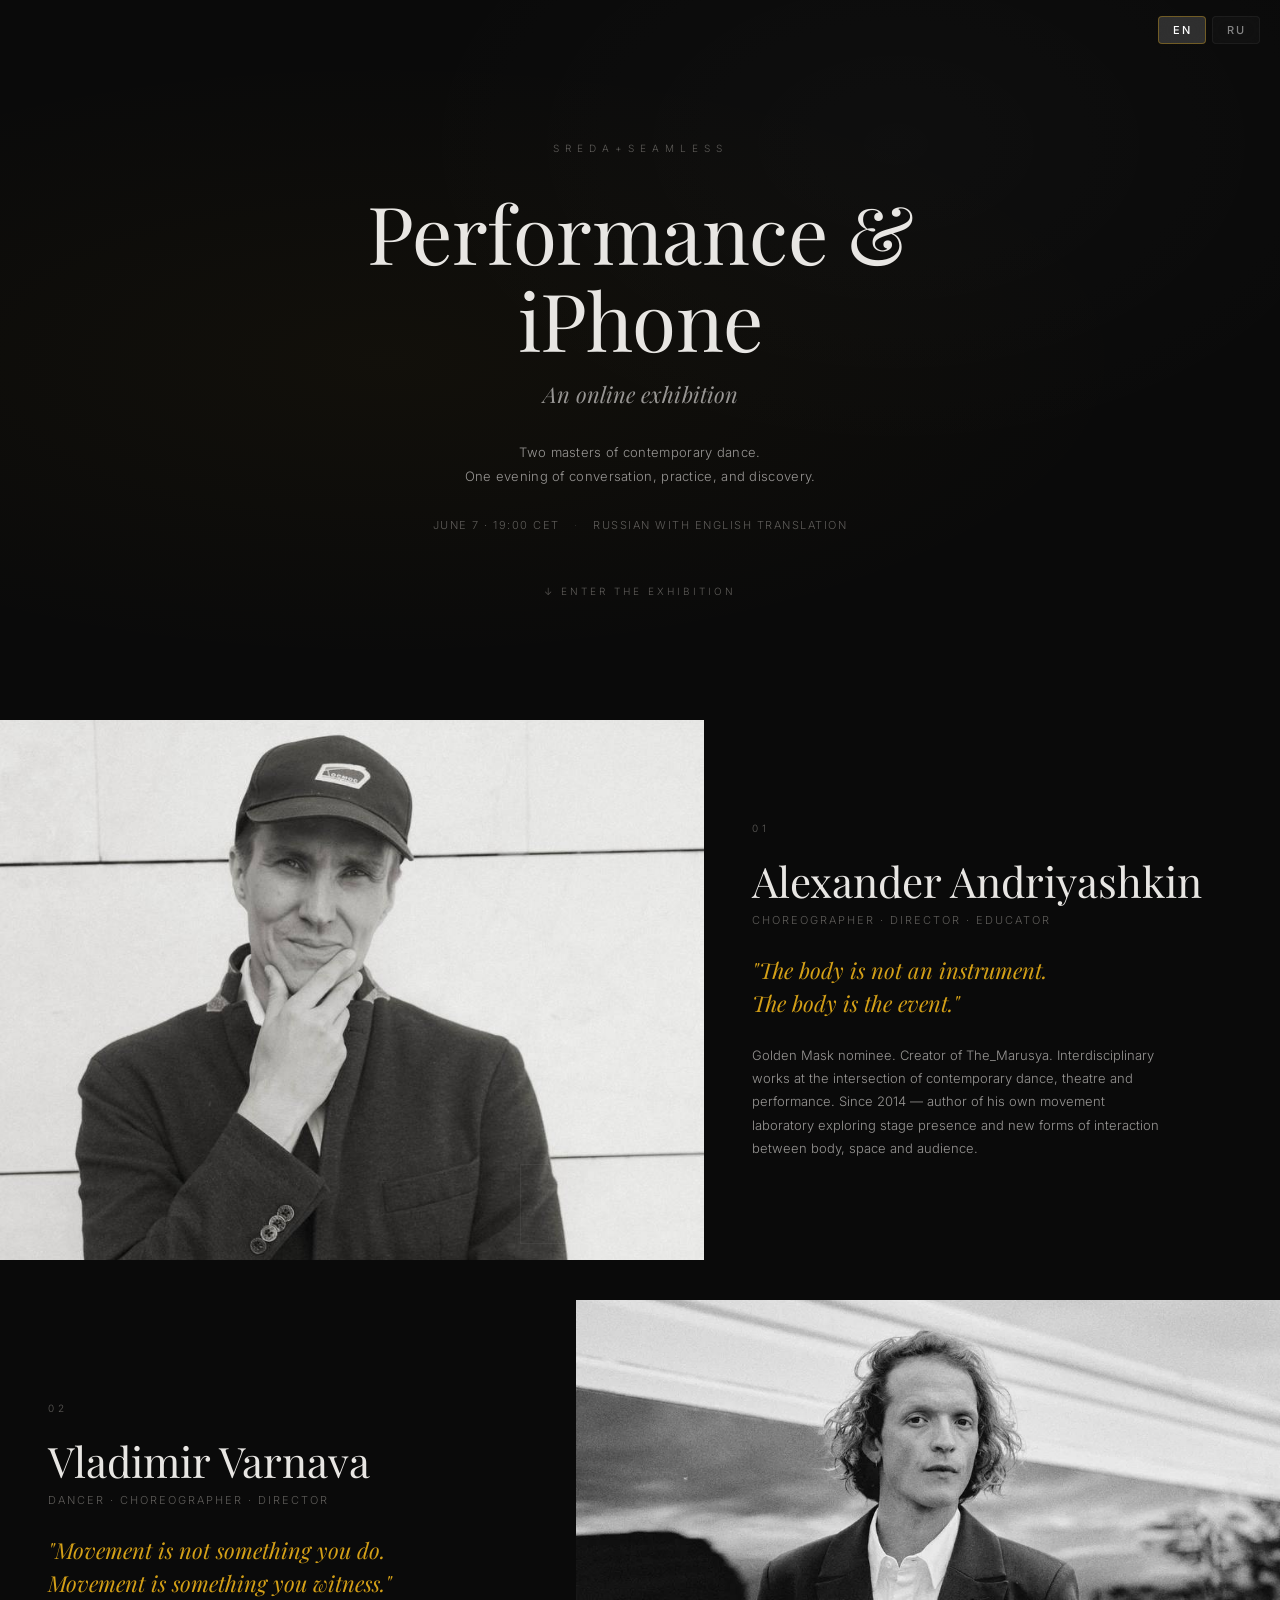
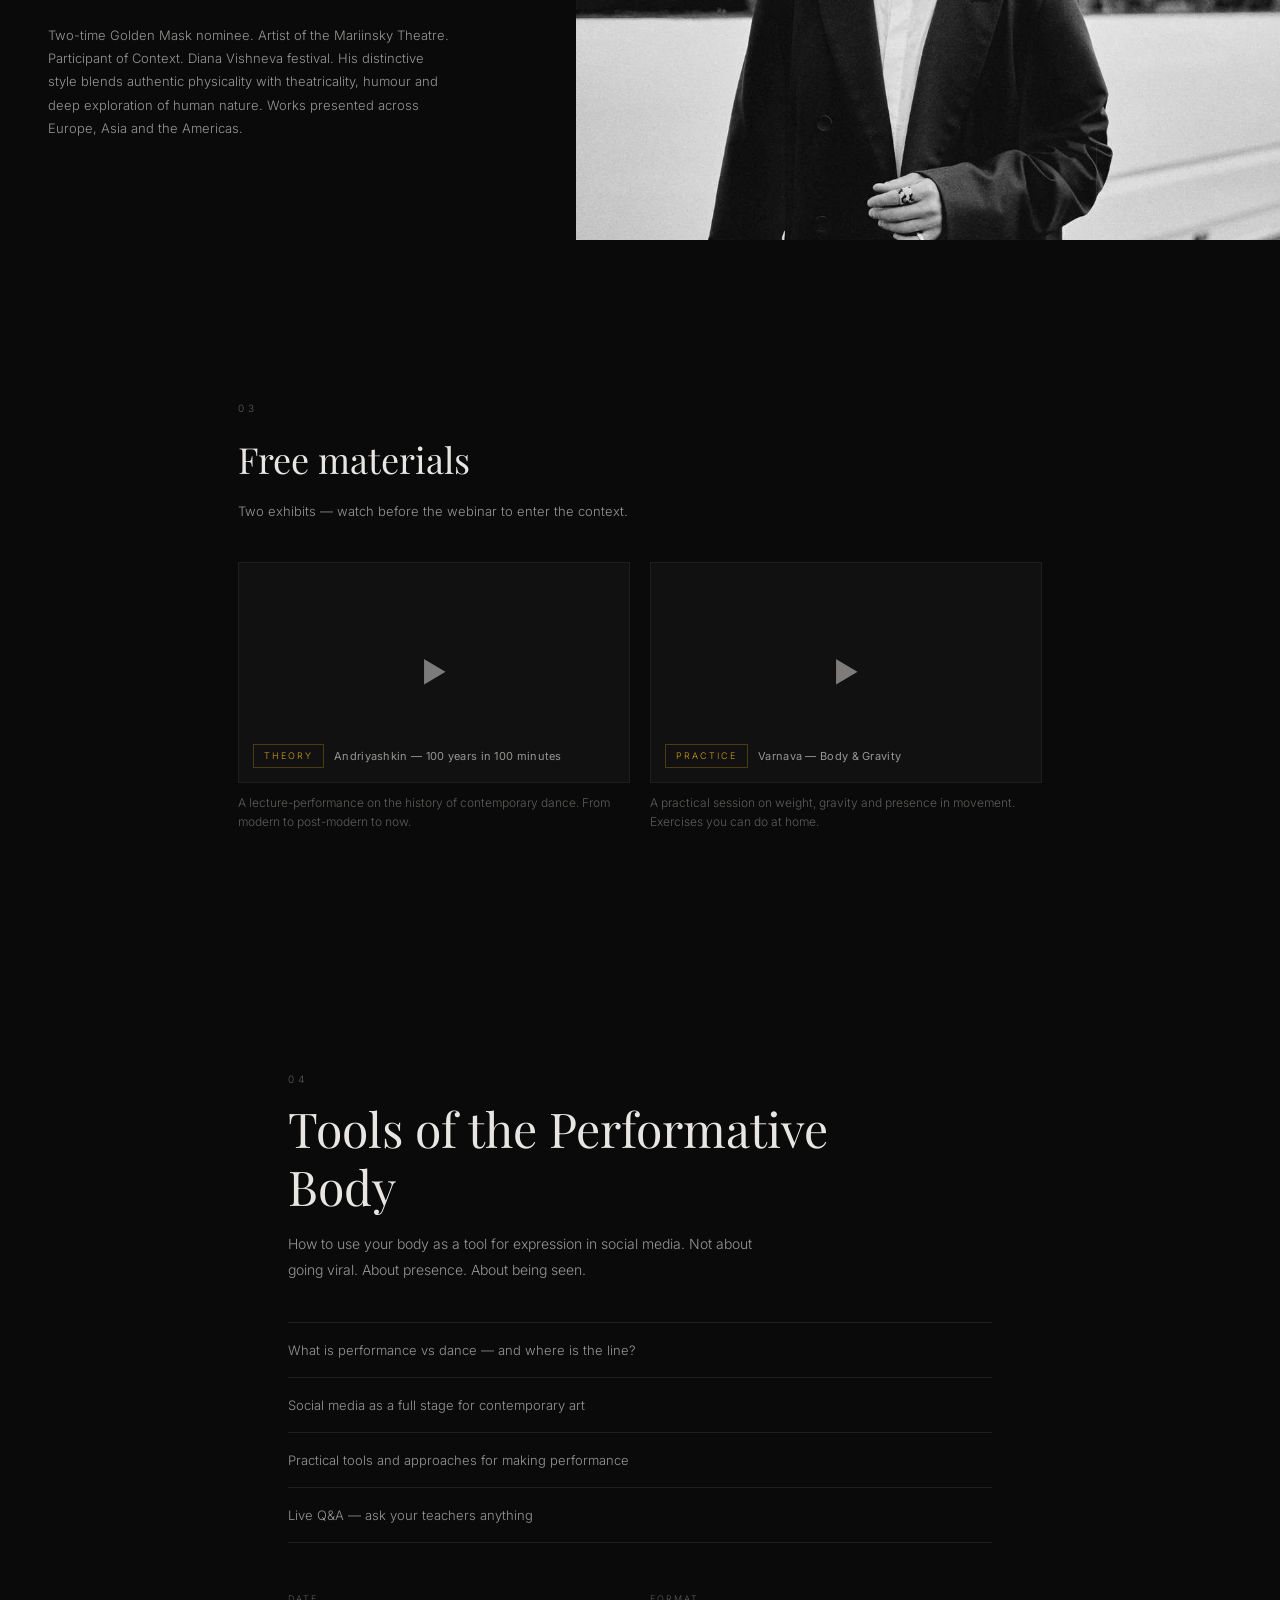
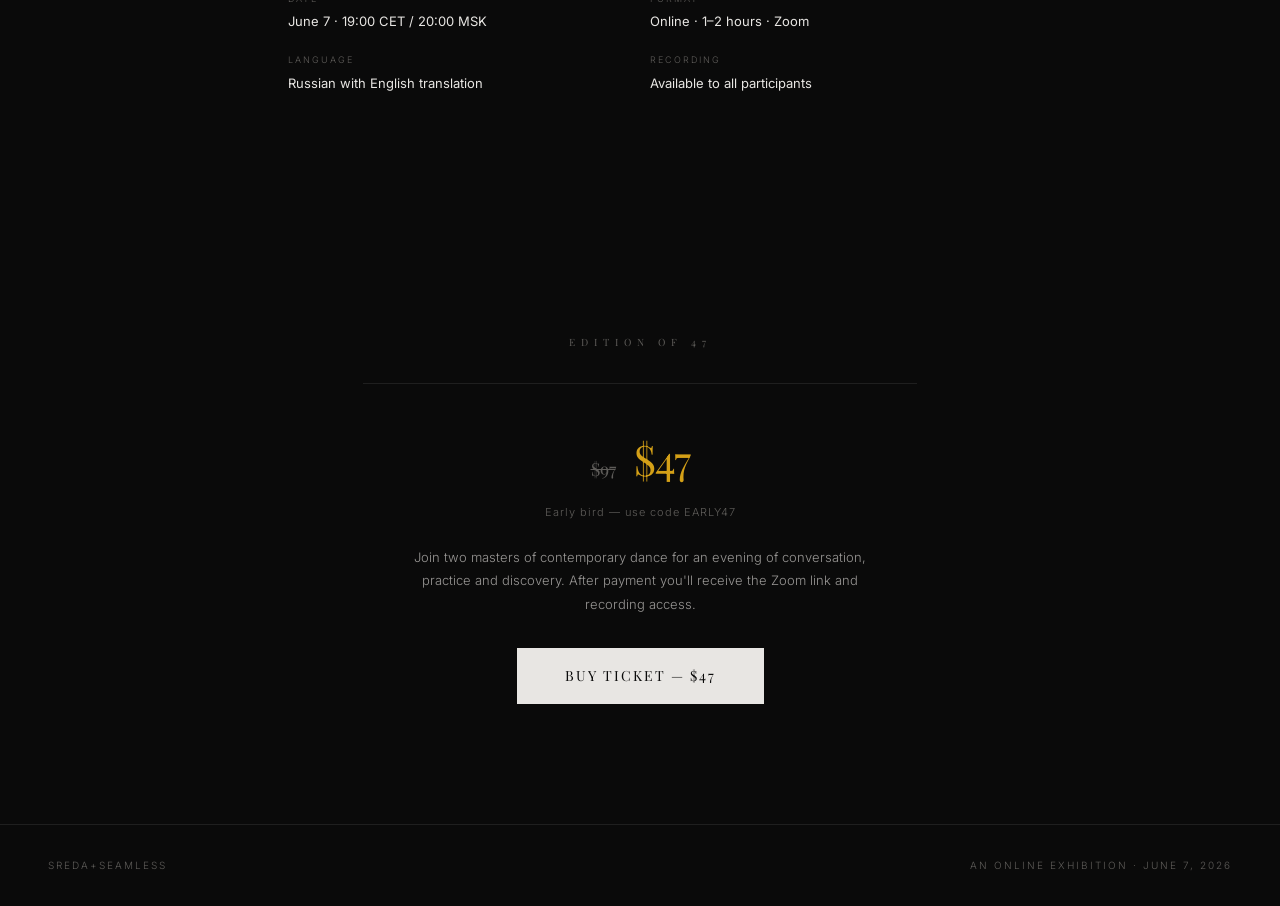
==== commit b20d48b9: "restore v2-onepage to original state" ====
--- a/versions/v2-onepage/index.html
+++ b/versions/v2-onepage/index.html
@@ -3,356 +3,161 @@
 <head>
 <meta charset="UTF-8">
 <meta name="viewport" content="width=device-width, initial-scale=1.0">
-<title>Contemporary Dance & Performance in the Age of Reels — sreda+seamless</title>
-<meta name="description" content="How do ideas become movement, images and expression? A webinar on contemporary dance, artistic research and performance in the digital age. With Alexander Andriyashkin and Vladimir Varnava.">
-<meta property="og:title" content="Contemporary Dance & Performance in the Age of Reels">
-<meta property="og:description" content="How do ideas become movement, images and expression? A webinar with Andriyashkin and Varnava.">
-<meta property="og:type" content="website">
+<title>Performance &amp; iPhone — sreda+seamless</title>
 <link rel="preconnect" href="https://fonts.googleapis.com">
 <link rel="preconnect" href="https://fonts.gstatic.com" crossorigin>
-<link href="https://fonts.googleapis.com/css2?family=Playfair+Display:ital,wght@0,400;0,600;0,700;1,400;1,600&family=Inter:wght@300;400;500;600&display=swap" rel="stylesheet">
-<link rel="stylesheet" href="assets/css/style.css?v=4">
-<style>
-  :root{--accent:#b8925a;--text:#1a1a1a;--text2:#555;--text3:#888;--bg:#faf8f5;--bg2:#f0ece6;--bg3:#e5dfd5;--danger:#c0392b;--radius:8px}
-  *{margin:0;padding:0;box-sizing:border-box}
-  body{font-family:'Inter',sans-serif;background:var(--bg);color:var(--text);line-height:1.7;-webkit-font-smoothing:antialiased}
-  h1,h2,h3{font-family:'Playfair Display',serif;font-weight:400}
-  section{padding:60px 24px;max-width:720px;margin:0 auto}
-  .hero{padding:100px 24px 60px;text-align:center}
-  .hero-label{font-size:11px;letter-spacing:3px;text-transform:uppercase;color:var(--accent);margin-bottom:24px}
-  .hero h1{font-size:clamp(28px,5vw,48px);line-height:1.15;margin-bottom:20px;font-weight:600}
-  .hero h1 i{font-weight:400;color:var(--accent)}
-  .hero-sub{font-size:18px;color:var(--text2);line-height:1.6;max-width:500px;margin:0 auto}
-  .quote{background:var(--bg2);padding:40px 32px;border-radius:var(--radius)}
-  .quote p{font-size:17px;font-style:italic;line-height:1.7;color:var(--text)}
-  .manifesto p,.manifesto li{font-size:15px;margin-bottom:12px}
-  .manifesto h3{font-size:22px;margin:40px 0 16px;color:var(--accent)}
-  .manifesto ul{list-style:none;padding:0}
-  .manifesto ul li{padding:5px 0}
-  .vs{display:flex;gap:40px;flex-wrap:wrap;margin:32px 0}
-  .vs-col{flex:1;min-width:250px}
-  .vs-col h4{font-size:15px;margin-bottom:12px}
-  .vs-col.good h4{color:var(--accent)}
-  .vs-col.bad h4{color:var(--danger)}
-  .vs-col li{font-size:14px;padding:6px 0;color:var(--text2)}
-  .teachers{display:flex;gap:40px;flex-wrap:wrap}
-  .teacher{flex:1;min-width:280px}
-  .teacher-name{font-family:'Playfair Display',serif;font-size:22px;margin-bottom:4px}
-  .teacher-role{font-size:13px;color:var(--text3);margin-bottom:12px;text-transform:uppercase;letter-spacing:1px}
-  .teacher-bio{font-size:14px;color:var(--text2);line-height:1.7}
-  .sessions{margin:32px 0}
-  .session{border:1px solid var(--bg3);border-radius:var(--radius);padding:24px;margin-bottom:16px}
-  .session h4{font-size:15px;margin-bottom:12px}
-  .session-row{display:flex;justify-content:space-between;padding:4px 0;font-size:13px;color:var(--text2)}
-  .price-block{text-align:center;margin:32px 0}
-  .price-old{text-decoration:line-through;color:var(--text3);font-size:18px;margin-right:12px}
-  .price-cur{font-family:'Playfair Display',serif;font-size:48px;color:var(--accent);font-weight:600}
-  .price-info{display:block;font-size:13px;color:var(--text3);margin-top:4px}
-  .btn{display:inline-block;padding:16px 40px;background:var(--accent);color:#fff;font-size:15px;font-weight:500;letter-spacing:.5px;text-decoration:none;border-radius:var(--radius);transition:.2s}
-  .btn:hover{opacity:.9}
-  .btn-row{display:flex;gap:12px;justify-content:center;flex-wrap:wrap;margin-top:20px}
-  .for-grid{display:flex;flex-wrap:wrap;gap:8px;margin-top:12px}
-  .for-tag{background:var(--bg2);padding:6px 16px;border-radius:20px;font-size:13px;color:var(--text2)}
-  .faq-item{border-bottom:1px solid var(--bg3);padding:16px 0;cursor:pointer}
-  .faq-q{font-size:15px;font-weight:500;display:flex;justify-content:space-between;align-items:center;background:none;border:none;width:100%;text-align:left;color:var(--text);cursor:pointer;padding:0}
-  .faq-a{font-size:14px;color:var(--text2);padding-top:8px;display:none}
-  .faq-a.open{display:block}
-  .lang-nav{position:fixed;top:16px;right:24px;z-index:100;display:flex;gap:4px;font-size:13px;background:rgba(250,248,245,.9);backdrop-filter:blur(4px);padding:5px 12px;border-radius:20px;border:1px solid var(--bg3)}
-  .lang-nav button{background:none;border:none;color:var(--text3);cursor:pointer;font-family:inherit}
-  .lang-nav button.active{color:var(--accent);font-weight:600}
-  .lang-nav .sep{color:var(--bg3)}
-  footer{padding:40px 24px;text-align:center;font-size:12px;color:var(--text3);border-top:1px solid var(--bg3)}
-  [data-ru]{display:none}
-  html[lang="ru"] [data-ru]{display:block}
-  html[lang="ru"] [data-en]{display:none}
-  html[lang="ru"] [data-ru-inline]{display:inline}
-  html[lang="en"] [data-ru-inline]{display:none}
-  [data-ru-inline]{display:none}
-</style>
+<link href="https://fonts.googleapis.com/css2?family=Playfair+Display:ital,wght@0,400;0,700;1,400&family=Inter:wght@300;400;500&display=swap" rel="stylesheet">
+<link rel="stylesheet" href="assets/css/style.css?v=3">
 </head>
 <body>
 
+<!-- ═══════ LANG TOGGLE ═══════ -->
 <nav class="lang-nav">
-  <button id="btn-en" class="active" onclick="setLang('en')">EN</button>
-  <span class="sep">/</span>
-  <button id="btn-ru" onclick="setLang('ru')">RU</button>
+  <button class="ln ln-active" data-lang="en" onclick="setLang('en')">EN</button>
+  <span class="ln-sep">/</span>
+  <button class="ln" data-lang="ru" onclick="setLang('ru')">RU</button>
 </nav>
 
-<!-- HERO -->
-<section class="hero">
-  <div class="hero-label">sreda+seamless</div>
-  <h1>
-    <span data-en>Contemporary Dance & Performance<br><i>in the Age of Reels</i></span>
-    <span data-ru>Contemporary Dance & Performance<br><i>в эпоху Reels</i></span>
-  </h1>
-  <p class="hero-sub">
-    <span data-en>How do ideas become movement, images and expression?</span>
-    <span data-ru>Как идеи становятся движением, образами и выражением?</span>
-  </p>
-</section>
-
-<!-- OPENING -->
-<section>
-  <div class="manifesto">
-    <p data-en>We live in a time when performance is no longer limited to the stage. Today, movement, images and personal stories exist across different spaces — from theatre and galleries to digital platforms. Reels, videos and social media have become part of the language of our time.</p>
-    <p data-ru>Мы живём во время, когда перформанс больше не ограничен сценой. Сегодня движение, образы и личные истории существуют в разных пространствах — от театра и галерей до цифровых платформ. Reels, видео и социальные сети стали частью языка нашего времени.</p>
-    
-    <p data-en style="margin-top:8px;color:var(--text2)">But behind every image there is a deeper question:</p>
-    <p data-ru style="margin-top:8px;color:var(--text2)">Но за каждым образом стоит более глубокий вопрос:</p>
-    <ul>
-      <li data-en>How does an idea become a form?</li>
-      <li data-ru>Как идея становится формой?</li>
-      <li data-en>How does a feeling become a movement?</li>
-      <li data-ru>Как чувство становится движением?</li>
-      <li data-en>How does an internal impulse become something that can be shared with others?</li>
-      <li data-ru>Как внутренний импульс становится тем, чем можно поделиться с другими?</li>
-    </ul>
-    
-    <h3 data-en>Why are we exploring this?</h3>
-    <h3 data-ru>Почему мы это исследуем?</h3>
-    <p data-en>In contemporary art, creation rarely starts with a ready-made answer. It starts with a question. An observation. A curiosity. A search.</p>
-    <p data-ru>В современном искусстве создание редко начинается с готового ответа. Оно начинается с вопроса. Наблюдения. Любопытства. Поиска.</p>
-    <p data-en>Artists, dancers and performers develop their work through a process of research — exploring context, body, space and meaning. This is how new forms appear.</p>
-    <p data-ru>Художники, танцовщики и перформеры развивают свою работу через процесс исследования — изучая контекст, тело, пространство и смысл. Так появляются новые формы.</p>
-    <p data-en>During this webinar we will explore how artistic thinking can help us create ideas and transform them into expression.</p>
-    <p data-ru>На этом вебинаре мы исследуем, как художественное мышление помогает создавать идеи и превращать их в выражение.</p>
+<!-- ═══════ COVER SPREAD ═══════ -->
+<section class="cover">
+  <div class="cover-bg"></div>
+  <div class="cover-content">
+    <p class="cover-label" id="lbl-edition">sreda+seamless</p>
+    <h1 class="cover-title" id="t-main">Performance &amp; iPhone</h1>
+    <p class="cover-sub" id="t-sub">An online exhibition</p>
+    <p class="cover-line" id="t-line">Two masters of contemporary dance.<br>One evening of conversation, practice, and discovery.</p>
+    <div class="cover-info">
+      <span id="t-date">June 7 · 19:00 CET</span>
+      <span class="cover-dot">·</span>
+      <span id="t-lang">Russian with English translation</span>
+    </div>
+    <p class="cover-scroll" id="t-scroll">↓ Enter the exhibition</p>
   </div>
 </section>
 
-<!-- DURING THE WEBINAR -->
-<section>
-  <div class="manifesto">
-    <h3 data-en>During the webinar we will</h3>
-    <h3 data-ru>На вебинаре мы</h3>
-    <ul>
-      <li data-en>explore real questions about creation and expression</li>
-      <li data-ru>исследуем реальные вопросы о создании и выражении</li>
-      <li data-en>look at how artistic concepts are built</li>
-      <li data-ru>посмотрим, как строятся художественные концепции</li>
-      <li data-en>discover tools for developing ideas</li>
-      <li data-ru>откроем инструменты для развития идей</li>
-      <li data-en>see how an idea can transform through the body and movement</li>
-      <li data-ru>увидим, как идея трансформируется через тело и движение</li>
-      <li data-en>experiment with translating a concept into a visual form</li>
-      <li data-ru>поэкспериментируем с переводом концепта в визуальную форму</li>
-    </ul>
+<!-- ═══════ ANDRIYASHKIN SPREAD ═══════ -->
+<section class="spread spread-a">
+  <div class="spread-img">
+    <img src="assets/images/andriyashkin_photo_01.jpg" alt="Alexander Andriyashkin">
+    <div class="spread-vids">
+      <video src="assets/images/andriyashkin_01.mp4" muted loop playsinline preload="metadata"></video>
+      <video src="assets/images/andriyashkin_02.mp4" muted loop playsinline preload="metadata"></video>
+    </div>
+  </div>
+  <div class="spread-text">
+    <p class="spread-num">01</p>
+    <h2 class="spread-name" id="a-name">Alexander Andriyashkin</h2>
+    <p class="spread-role" id="a-role">Choreographer · Director · Educator</p>
+    <blockquote class="spread-quote" id="a-quote">"The body is not an instrument.<br>The body is the event."</blockquote>
+    <p class="spread-bio" id="a-bio">Golden Mask nominee. Creator of The_Marusya. Interdisciplinary works at the intersection of contemporary dance, theatre and performance. Since 2014 — author of his own movement laboratory exploring stage presence and new forms of interaction between body, space and audience.</p>
   </div>
 </section>
 
-<!-- NOT vs YES -->
-<section>
-  <div class="vs">
-    <div class="vs-col bad">
-      <h4>❌ <span data-en>We won't teach</span><span data-ru>Мы не учим</span></h4>
-      <ul>
-        <li data-en>How to make viral content</li>
-        <li data-ru>Как делать виральный контент</li>
-        <li data-en>How to copy successful formats</li>
-        <li data-ru>Как копировать успешные форматы</li>
-        <li data-en>Universal formulas for creativity</li>
-        <li data-ru>Универсальные формулы креативности</li>
-      </ul>
-    </div>
-    <div class="vs-col good">
-      <h4>✓ <span data-en>We will explore</span><span data-ru>Мы исследуем</span></h4>
-      <ul>
-        <li data-en>How artists create ideas</li>
-        <li data-ru>Как художники создают идеи</li>
-        <li data-en>How concepts become forms</li>
-        <li data-ru>Как концепции становятся формами</li>
-        <li data-en>How the body becomes a tool of communication</li>
-        <li data-ru>Как тело становится инструментом коммуникации</li>
-        <li data-en>How research leads to new possibilities</li>
-        <li data-ru>Как исследование ведёт к новым возможностям</li>
-        <li data-en>How to create from your own perspective</li>
-        <li data-ru>Как создавать из собственной перспективы</li>
-      </ul>
+<!-- ═══════ VARNAVA SPREAD ═══════ -->
+<section class="spread spread-b">
+  <div class="spread-text">
+    <p class="spread-num">02</p>
+    <h2 class="spread-name" id="v-name">Vladimir Varnava</h2>
+    <p class="spread-role" id="v-role">Dancer · Choreographer · Director</p>
+    <blockquote class="spread-quote" id="v-quote">"Movement is not something you do.<br>Movement is something you witness."</blockquote>
+    <p class="spread-bio" id="v-bio">Two-time Golden Mask nominee. Artist of the Mariinsky Theatre. Participant of Context. Diana Vishneva festival. His distinctive style blends authentic physicality with theatricality, humour and deep exploration of human nature. Works presented across Europe, Asia and the Americas.</p>
+  </div>
+  <div class="spread-img">
+    <img src="assets/images/varnava_photo_01.jpg" alt="Vladimir Varnava">
+    <div class="spread-vids">
+      <video src="assets/images/varnava_01.mp4" muted loop playsinline preload="metadata"></video>
+      <video src="assets/images/varnava_02.mp4" muted loop playsinline preload="metadata"></video>
     </div>
   </div>
 </section>
 
-<!-- OUTCOMES -->
-<section>
-  <div class="manifesto">
-    <h3 data-en>You may leave with</h3>
-    <h3 data-ru>Вы можете уйти с</h3>
-    <ul>
-      <li data-en>A new way of looking at creativity</li>
-      <li data-ru>Новым взглядом на креативность</li>
-      <li data-en>Tools for developing your own ideas</li>
-      <li data-ru>Инструментами для развития собственных идей</li>
-      <li data-en>A deeper understanding of the connection between concept, body and expression</li>
-      <li data-ru>Более глубоким пониманием связи между концептом, телом и выражением</li>
-      <li data-en>A new perspective on performance in the contemporary world</li>
-      <li data-ru>Новым взглядом на перформанс в современном мире</li>
-    </ul>
-  </div>
-</section>
-
-<!-- FOR WHOM -->
-<section>
-  <div class="manifesto">
-    <h3 data-en>For whom</h3>
-    <h3 data-ru>Для кого</h3>
-    <div class="for-grid">
-      <span class="for-tag" data-en>Dancers & choreographers</span><span class="for-tag" data-ru>Танцовщики и хореографы</span>
-      <span class="for-tag" data-en>Performers & artists</span><span class="for-tag" data-ru>Перформеры и художники</span>
-      <span class="for-tag" data-en>Movement researchers</span><span class="for-tag" data-ru>Исследователи движения</span>
-      <span class="for-tag" data-en>Content creators</span><span class="for-tag" data-ru>Создатели контента</span>
-      <span class="for-tag" data-en>Anyone curious about creativity</span><span class="for-tag" data-ru>Все, кому интересна креативность</span>
+<!-- ═══════ EXHIBITS SPREAD ═══════ -->
+<section class="exhibits">
+  <p class="exhibits-num">03</p>
+  <h2 class="sec-title" id="e-title">Free materials</h2>
+  <p class="sec-sub" id="e-sub">Two exhibits — watch before the webinar to enter the context.</p>
+  <div class="exhibits-grid">
+    <div class="exhibit">
+      <div class="exhibit-frame" onclick="playVid(1)">
+        <div class="exhibit-play">▶</div>
+        <div class="exhibit-caption">
+          <span class="exhibit-tag" id="e1-tag">Theory</span>
+          <span class="exhibit-name" id="e1-name">Andriyashkin — 100 years in 100 minutes</span>
+        </div>
+      </div>
+      <div class="exhibit-embed hidden" id="e1-embed"></div>
+      <p class="exhibit-desc" id="e1-desc">A lecture-performance on the history of contemporary dance. From modern to post-modern to now.</p>
+    </div>
+    <div class="exhibit">
+      <div class="exhibit-frame" onclick="playVid(2)">
+        <div class="exhibit-play">▶</div>
+        <div class="exhibit-caption">
+          <span class="exhibit-tag" id="e2-tag">Practice</span>
+          <span class="exhibit-name" id="e2-name">Varnava — Body &amp; Gravity</span>
+        </div>
+      </div>
+      <div class="exhibit-embed hidden" id="e2-embed"></div>
+      <p class="exhibit-desc" id="e2-desc">A practical session on weight, gravity and presence in movement. Exercises you can do at home.</p>
     </div>
   </div>
 </section>
 
-<!-- QUOTE -->
-<section>
-  <div class="quote">
-    <p data-en>"Raise your hand if you've seen a performance in the last month" — half the room.<br>"Now those who watched stories or Reels" — everyone stood up.</p>
-    <p data-ru>"Поднимите руку, если за последний месяц вы видели перформанс" — половина зала.<br>"А теперь те, кто смотрел stories или Reels" — встали все.</p>
-    <p style="font-size:12px;color:var(--text3);margin-top:8px" data-en>— Alexander Andriyashkin</p>
-    <p style="font-size:12px;color:var(--text3);margin-top:8px" data-ru>— Александр Андрияшкин</p>
+<!-- ═══════ WEBINAR CHAPTER ═══════ -->
+<section class="chapter">
+  <p class="chapter-num">04</p>
+  <h2 class="chapter-title" id="c-title">Tools of the Performative Body</h2>
+  <p class="chapter-desc" id="c-desc">How to use your body as a tool for expression in social media. Not about going viral. About presence. About being seen.</p>
+  
+  <div class="chapter-topics" id="c-topics">
+    <div class="topic" id="top-1">What is performance vs dance — and where is the line?</div>
+    <div class="topic" id="top-2">Social media as a full stage for contemporary art</div>
+    <div class="topic" id="top-3">Practical tools and approaches for making performance</div>
+    <div class="topic" id="top-4">Live Q&A — ask your teachers anything</div>
   </div>
-</section>
 
-<!-- TEACHERS -->
-<section>
-  <h3 style="font-family:'Playfair Display',serif;font-size:22px;margin-bottom:24px;color:var(--accent)" data-en>Your teachers</h3>
-  <h3 style="font-family:'Playfair Display',serif;font-size:22px;margin-bottom:24px;color:var(--accent)" data-ru>Ваши преподаватели</h3>
-  <div class="teachers">
-    <div class="teacher">
-      <div class="teacher-name" data-en>Alexander Andriyashkin</div>
-      <div class="teacher-name" data-ru>Александр Андрияшкин</div>
-      <div class="teacher-role" data-en>Choreographer, director, educator</div>
-      <div class="teacher-role" data-ru>Хореограф, режиссёр, педагог</div>
-      <p class="teacher-bio" data-en>Golden Mask nominee. Creator of The_Marusya. Interdisciplinary works at the intersection of contemporary dance, theatre and performance. Since 2014 — author of his own movement laboratory exploring stage presence and new forms of interaction between body, space and audience.</p>
-      <p class="teacher-bio" data-ru>Номинант «Золотой Маски». Создатель спектакля The_Marusya. Междисциплинарные работы на стыке современного танца, театра и перформанса. С 2014 — автор собственной лаборатории движения, исследующей присутствие на сцене и новые формы взаимодействия тела, пространства и зрителя.</p>
+  <div class="chapter-meta">
+    <div class="cm-item">
+      <span class="cm-label" id="cm-date">Date</span>
+      <span class="cm-val" id="cv-date">June 7 · 19:00 CET / 20:00 MSK</span>
     </div>
-    <div class="teacher">
-      <div class="teacher-name" data-en>Vladimir Varnava</div>
-      <div class="teacher-name" data-ru>Владимир Варнава</div>
-      <div class="teacher-role" data-en>Dancer, choreographer, director</div>
-      <div class="teacher-role" data-ru>Танцовщик, хореограф, режиссёр</div>
-      <p class="teacher-bio" data-en>Two-time Golden Mask nominee. Artist of the Mariinsky Theatre. Participant of Context. Diana Vishneva festival. His style blends authentic physicality with theatricality, humour and deep exploration of human nature.</p>
-      <p class="teacher-bio" data-ru>Двукратный номинант «Золотой Маски». Артист Мариинского театра. Участник фестиваля Context. Diana Vishneva. Его стиль сочетает аутентичную физику с театральностью, юмором и глубоким исследованием человеческой природы.</p>
+    <div class="cm-item">
+      <span class="cm-label" id="cm-format">Format</span>
+      <span class="cm-val" id="cv-format">Online · 1–2 hours · Zoom</span>
+    </div>
+    <div class="cm-item">
+      <span class="cm-label" id="cm-lang">Language</span>
+      <span class="cm-val" id="cv-lang">Russian with English translation</span>
+    </div>
+    <div class="cm-item">
+      <span class="cm-label" id="cm-rec">Recording</span>
+      <span class="cm-val" id="cv-rec">Available to all participants</span>
     </div>
   </div>
 </section>
 
-<!-- SESSIONS -->
-<section>
-  <div class="manifesto">
-    <h3 data-en>Format</h3>
-    <h3 data-ru>Формат</h3>
-    <div class="sessions">
-      <div class="session">
-        <h4 data-en>🇷🇺 Russian session</h4>
-        <h4 data-ru>🇷🇺 Русская сессия</h4>
-        <div class="session-row"><span data-en>Date</span><span data-ru>Дата</span><span data-en>July 7, Tuesday</span><span data-ru>7 июля, вторник</span></div>
-        <div class="session-row"><span data-en>Duration</span><span data-ru>Длительность</span><span>2 часа</span></div>
-        <div class="session-row"><span>Bali (UTC+8)</span><span>20:00 – 22:00</span></div>
-        <div class="session-row"><span>Moscow (MSK)</span><span>15:00 – 17:00</span></div>
-        <div class="session-row"><span>Berlin (CEST)</span><span>14:00 – 16:00</span></div>
-        <div class="session-row"><span>New York (EDT)</span><span>08:00 – 10:00</span></div>
-      </div>
-      <div class="session">
-        <h4 data-en>🇬🇧 English session</h4>
-        <h4 data-ru>🇬🇧 Английская сессия</h4>
-        <div class="session-row"><span data-en>Date</span><span data-ru>Дата</span><span data-en>July 15, Wednesday</span><span data-ru>15 июля, среда</span></div>
-        <div class="session-row"><span data-en>Duration</span><span data-ru>Длительность</span><span>2 hours</span></div>
-        <div class="session-row"><span>Bali (UTC+8)</span><span>19:00 – 21:00</span></div>
-        <div class="session-row"><span>Moscow (MSK)</span><span>14:00 – 16:00</span></div>
-        <div class="session-row"><span>Berlin (CEST)</span><span>13:00 – 15:00</span></div>
-        <div class="session-row"><span>New York (EDT)</span><span>07:00 – 09:00</span></div>
-      </div>
+<!-- ═══════ COLOPHON (PRICING) ═══════ -->
+<section class="colophon">
+  <p class="colophon-num">Edition of 47</p>
+  <div class="colophon-inner">
+    <div class="colophon-price">
+      <span class="cp-old">$97</span>
+      <span class="cp-cur" id="cp-cur">$47</span>
+      <span class="cp-info" id="cp-info">Early bird — use code EARLY47</span>
     </div>
-    <ul style="list-style:none;padding:0;margin-top:8px">
-      <li data-en style="font-size:14px;color:var(--text2);padding:3px 0">2-hour session with live Q&A</li>
-      <li data-ru style="font-size:14px;color:var(--text2);padding:3px 0">2-часовая сессия с живым Q&A</li>
-      <li data-en style="font-size:14px;color:var(--text2);padding:3px 0">Recording available to all participants</li>
-      <li data-ru style="font-size:14px;color:var(--text2);padding:3px 0">Запись доступна всем участникам</li>
-      <li data-en style="font-size:14px;color:var(--text2);padding:3px 0">Online via Zoom — link after purchase</li>
-      <li data-ru style="font-size:14px;color:var(--text2);padding:3px 0">Онлайн через Zoom — ссылка после оплаты</li>
-    </ul>
-  </div>
-</section>
-
-<!-- FAQ -->
-<section>
-  <div class="faq-item" onclick="this.querySelector('.faq-a').classList.toggle('open')">
-    <div class="faq-q">
-      <span data-en>Do I need dance experience?</span>
-      <span data-ru>Нужен ли опыт в танце?</span>
-      <span>▾</span>
-    </div>
-    <div class="faq-a">
-      <p data-en>Any level. The webinar is designed for both beginners and practicing dancers, performers, and movement researchers.</p>
-      <p data-ru>Любой уровень. Вебинар подходит как начинающим, так и практикующим танцовщикам, перформерам и исследователям движения.</p>
-    </div>
-  </div>
-  <div class="faq-item" onclick="this.querySelector('.faq-a').classList.toggle('open')">
-    <div class="faq-q">
-      <span data-en>Will there be a recording?</span>
-      <span data-ru>Будет ли запись?</span>
-      <span>▾</span>
-    </div>
-    <div class="faq-a">
-      <p data-en>Yes. All participants receive the recording.</p>
-      <p data-ru>Да. Все участники получают запись.</p>
-    </div>
-  </div>
-  <div class="faq-item" onclick="this.querySelector('.faq-a').classList.toggle('open')">
-    <div class="faq-q">
-      <span data-en>How does it work online?</span>
-      <span data-ru>Как проходит онлайн?</span>
-      <span>▾</span>
-    </div>
-    <div class="faq-a">
-      <p data-en>You'll receive a private Zoom link after purchase.</p>
-      <p data-ru>Вы получите приватную ссылку Zoom после оплаты.</p>
+    <p class="colophon-text" id="col-text">Join two masters of contemporary dance for an evening of conversation, practice and discovery. After payment you'll receive the Zoom link and recording access.</p>
+    <div class="colophon-btns">
+      <a href="https://web.tribute.tg/s/X02" class="colophon-btn" id="btn-en" target="_blank">Buy ticket — $47</a>
+      <a href="https://web.tribute.tg/s/X01" class="colophon-btn" id="btn-ru" target="_blank">Купить билет — $47</a>
     </div>
   </div>
 </section>
 
-<!-- PRICING -->
-<section style="text-align:center">
-  <div class="price-block">
-    <div>
-      <span class="price-old">$97</span>
-      <span class="price-cur">$47</span>
-    </div>
-    <span class="price-info" data-en>Early bird price. Regular — $97</span>
-    <span class="price-info" data-ru>Цена Early Bird. Обычная — $97</span>
-  </div>
-  <p style="font-size:15px;color:var(--text2);max-width:480px;margin:0 auto 24px" data-en>Join two masters of contemporary dance for an evening of exploration. How do ideas become movement, images and expression?</p>
-  <p style="font-size:15px;color:var(--text2);max-width:480px;margin:0 auto 24px" data-ru>Присоединяйтесь к двум мастерам современного танца для вечера исследования. Как идеи становятся движением, образами и выражением?</p>
-  <div class="btn-row">
-    <a href="https://web.tribute.tg/s/X01" class="btn" target="_blank" data-en>Buy ticket — $47</a>
-    <a href="https://web.tribute.tg/s/X01" class="btn" target="_blank" data-ru>Купить билет — $47</a>
-  </div>
-</section>
-
-<footer>
+<!-- ═══════ FOOTER ═══════ -->
+<footer class="footer">
   <span>sreda+seamless</span>
-  <span style="margin-left:16px" data-en>July 7–15, 2026 · Online</span>
-  <span style="margin-left:16px" data-ru>7–15 июля, 2026 · Онлайн</span>
+  <span class="footer-lang" id="f-line">An online exhibition · June 7, 2026</span>
 </footer>
 
-<script>
-  function setLang(l) {
-    document.documentElement.lang = l;
-    document.querySelectorAll('.lang-nav button').forEach(b => b.classList.remove('active'));
-    document.getElementById('btn-' + l).classList.add('active');
-    try { localStorage.setItem('sreda-lang', l); } catch(e) {}
-  }
-  (function() {
-    var saved = localStorage.getItem('sreda-lang') || 'en';
-    setLang(saved);
-    document.querySelectorAll('.faq-item').forEach(function(el) {
-      el.addEventListener('click', function() {
-        el.querySelector('.faq-a').classList.toggle('open');
-      });
-    });
-  })();
-</script>
+<script src="assets/js/main.js?v=3"></script>
 </body>
 </html>
